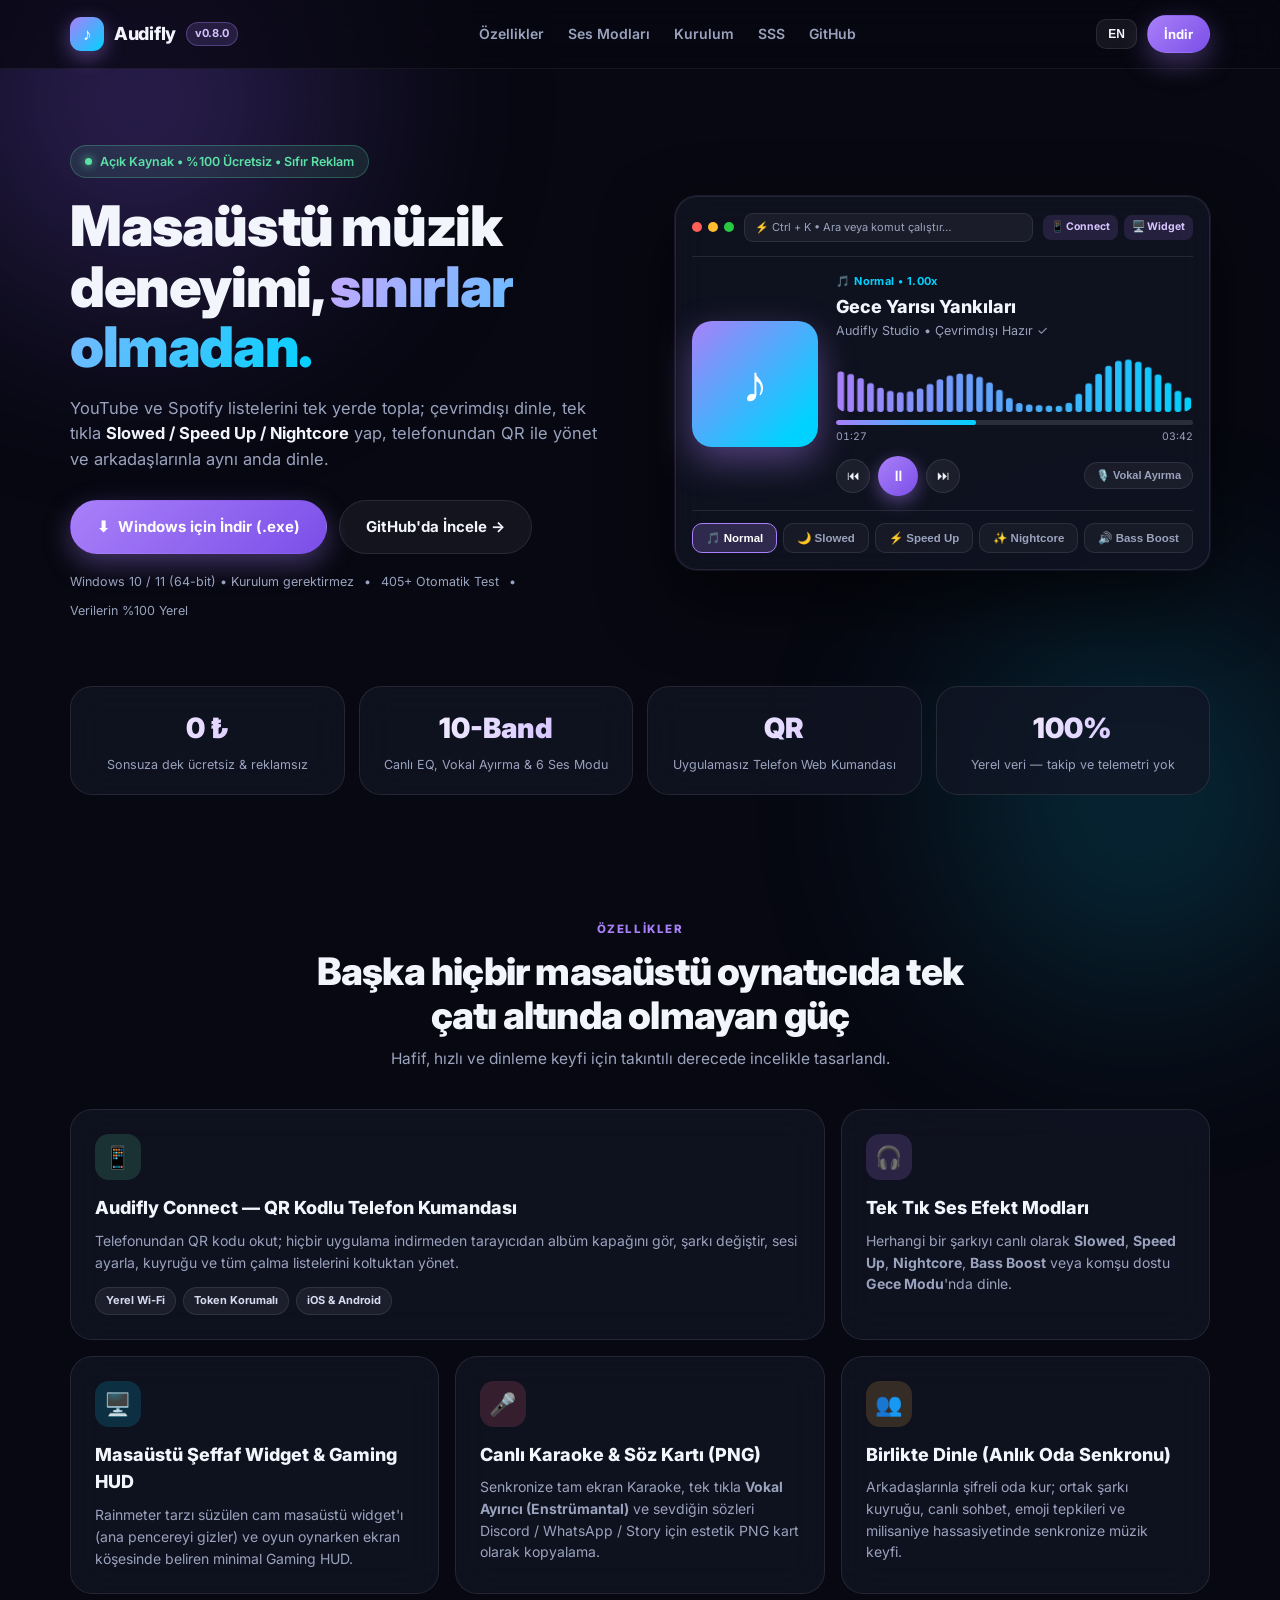
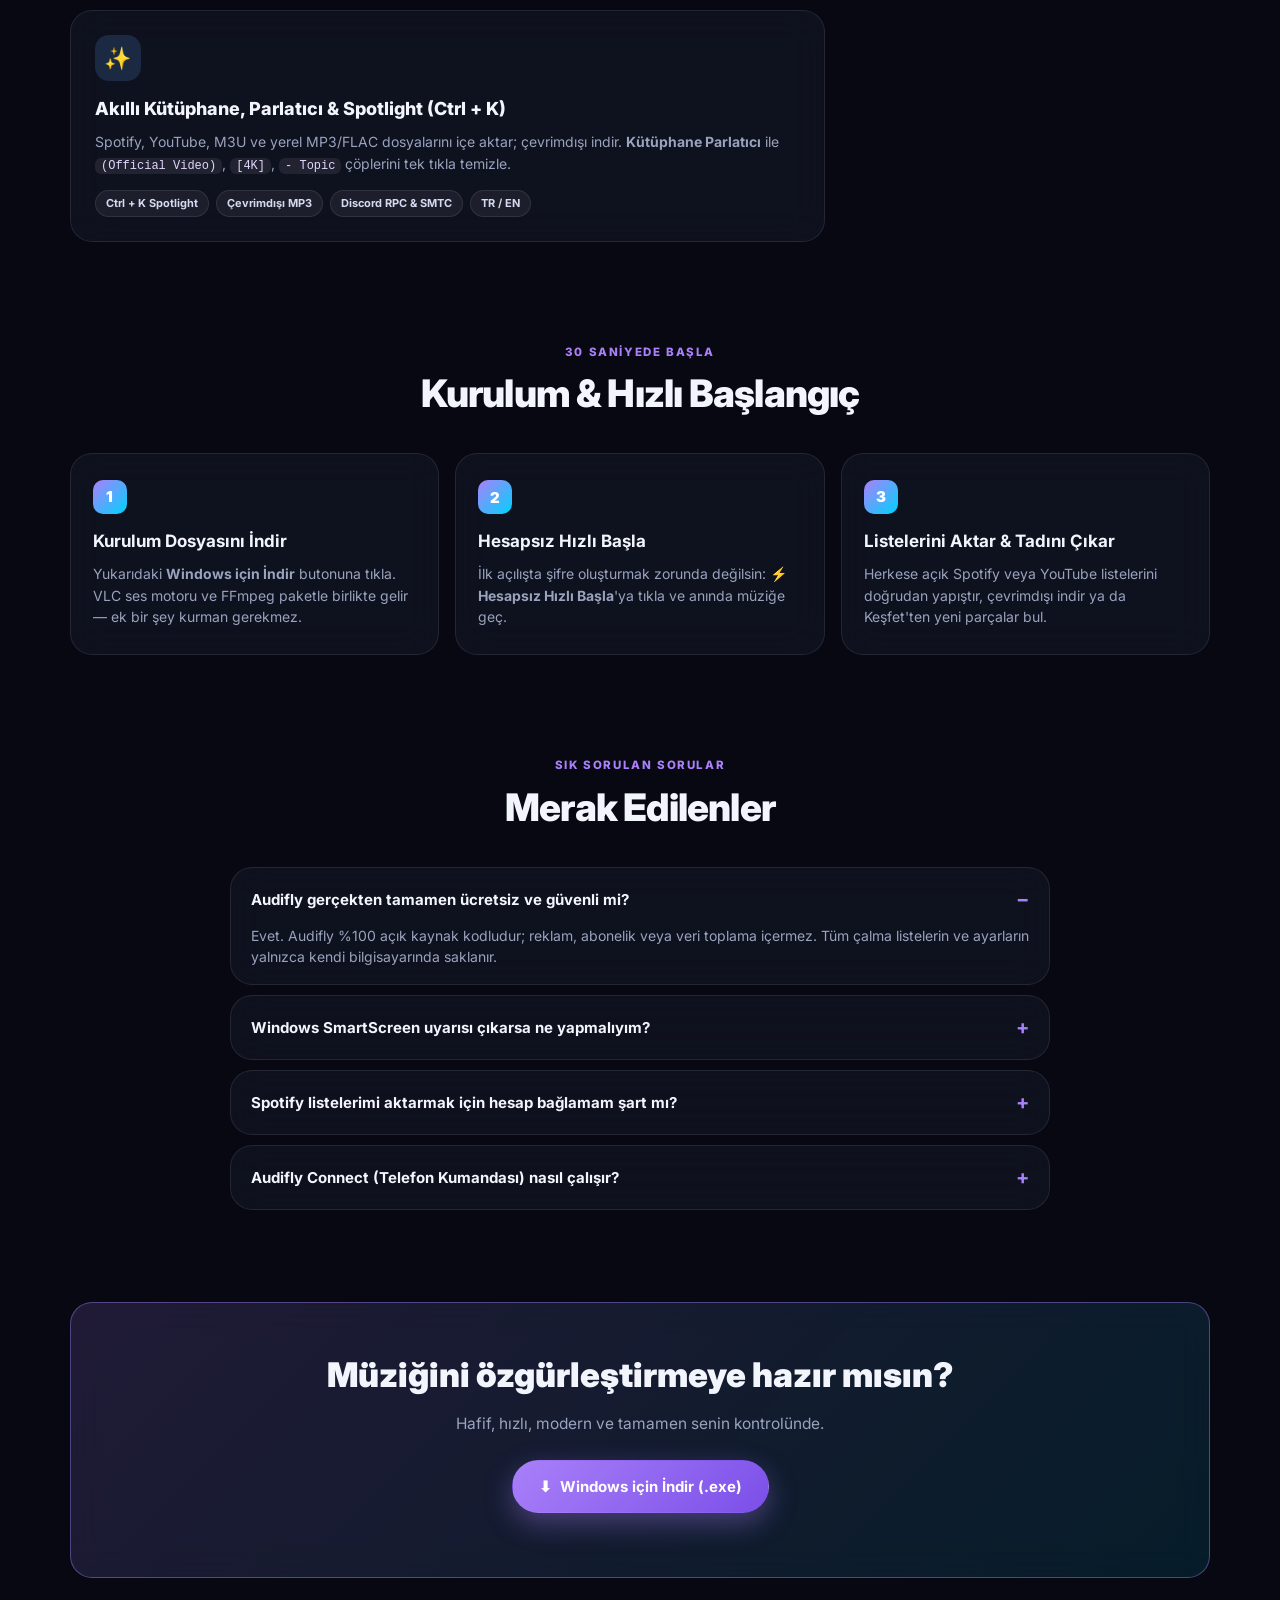
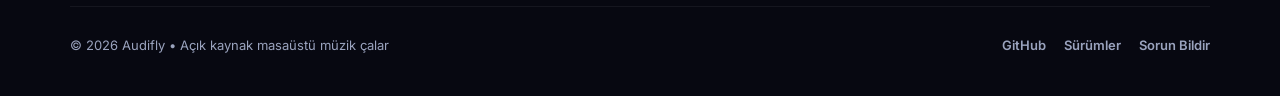
==== docs/index.html @ f437d9ac "feat(release): v0.8.0 — public-readiness pack & official Audifly GitHub Pages website" ====
<!doctype html>
<html lang="tr">
<head>
  <meta charset="utf-8">
  <meta name="viewport" content="width=device-width, initial-scale=1">
  <title>Audifly — Masaüstü Müzik Deneyimi Yeniden Tasarlandı</title>
  <meta name="description" content="Audifly: Ücretsiz, reklamsız, açık kaynak masaüstü müzik çalar. Audifly Connect QR kumanda, Slowed/Speed Up/Nightcore ses modları, Karaoke, Rainmeter Masaüstü Widget, Birlikte Dinle ve çevrimdışı indirme.">
  <meta property="og:title" content="Audifly — Masaüstü Müzik Çalar">
  <meta property="og:description" content="Ücretsiz, reklamsız, ışık hızında masaüstü müzik çalar. QR Telefon Kumandası, Ses Modları, Karaoke, Masaüstü Widget ve daha fazlası.">
  <meta property="og:type" content="website">
  <meta name="theme-color" content="#070811">
  <link rel="preconnect" href="https://fonts.googleapis.com">
  <link rel="preconnect" href="https://fonts.gstatic.com" crossorigin>
  <link href="https://fonts.googleapis.com/css2?family=Inter:wght@400;500;600;700;800;900&display=swap" rel="stylesheet">
  <link rel="stylesheet" href="style.css">
</head>
<body>
  <div class="aura aura-1" aria-hidden="true"></div>
  <div class="aura aura-2" aria-hidden="true"></div>

  <!-- NAVBAR -->
  <header class="nav-wrap">
    <nav class="nav container">
      <a class="brand" href="#top">
        <span class="brand-logo" aria-hidden="true">♪</span>
        <span>Audifly</span>
        <span class="ver-pill" id="navVersion">v0.8.0</span>
      </a>
      <div class="nav-links">
        <a href="#features" data-i18n="nav_features">Özellikler</a>
        <a href="#modes" data-i18n="nav_modes">Ses Modları</a>
        <a href="#install" data-i18n="nav_install">Kurulum</a>
        <a href="#faq" data-i18n="nav_faq">SSS</a>
        <a href="https://github.com/mustie38/audifly" target="_blank" rel="noopener">GitHub</a>
      </div>
      <div class="nav-actions">
        <button class="lang-btn" id="langToggle" title="Türkçe / English">EN</button>
        <a class="btn btn-primary btn-sm" id="navDownload" href="https://github.com/mustie38/audifly/releases/latest" target="_blank" rel="noopener" data-i18n="btn_download_short">İndir</a>
      </div>
    </nav>
  </header>

  <!-- HERO -->
  <main id="top">
    <section class="hero container">
      <div class="hero-copy">
        <div class="hero-badge">
          <span class="dot"></span>
          <span data-i18n="hero_badge">Açık Kaynak • %100 Ücretsiz • Sıfır Reklam</span>
        </div>
        <h1 data-i18n="hero_title">Masaüstü müzik deneyimi, <span class="grad-text">sınırlar olmadan.</span></h1>
        <p class="hero-sub" data-i18n="hero_sub">
          YouTube ve Spotify listelerini tek yerde topla; çevrimdışı dinle, tek tıkla <strong>Slowed / Speed Up / Nightcore</strong> yap, telefonundan QR ile yönet ve arkadaşlarınla aynı anda dinle.
        </p>

        <div class="hero-cta">
          <a class="btn btn-primary btn-lg" id="heroDownload" href="https://github.com/mustie38/audifly/releases/latest" target="_blank" rel="noopener">
            <span class="dl-icon">⬇</span>
            <span data-i18n="btn_download_win">Windows için İndir (.exe)</span>
          </a>
          <a class="btn btn-ghost btn-lg" href="https://github.com/mustie38/audifly" target="_blank" rel="noopener" data-i18n="btn_github">
            GitHub'da İncele →
          </a>
        </div>

        <div class="hero-meta">
          <span id="releaseInfo">Windows 10 / 11 (64-bit) • Kurulum gerektirmez</span>
          <span>•</span>
          <span data-i18n="hero_meta_tests">405+ Otomatik Test</span>
          <span>•</span>
          <span data-i18n="hero_meta_local">Verilerin %100 Yerel</span>
        </div>
      </div>

      <!-- INTERACTIVE AUDIFLY PLAYER MOCKUP -->
      <div class="hero-visual">
        <div class="player-mock glass">
          <div class="mock-topbar">
            <div class="mac-dots"><span></span><span></span><span></span></div>
            <div class="mock-search">⚡ Ctrl + K • Ara veya komut çalıştır…</div>
            <div class="mock-pills">
              <span class="mini-tag">📱 Connect</span>
              <span class="mini-tag">🖥️ Widget</span>
            </div>
          </div>

          <div class="mock-body">
            <div class="mock-cover">
              <div class="cover-art">♪</div>
              <div class="cover-ring"></div>
            </div>
            <div class="mock-info">
              <div class="mock-kicker" id="mockModeTag">🎵 Normal • 1.00x</div>
              <div class="mock-title">Gece Yarısı Yankıları</div>
              <div class="mock-artist">Audifly Studio • Çevrimdışı Hazır ✓</div>
              <canvas id="heroViz" width="380" height="72" aria-label="Canlı Neon Spektrum"></canvas>
              <div class="mock-progress">
                <div class="mock-bar"><div class="mock-fill" id="mockFill"></div></div>
                <div class="mock-times"><span id="mockCur">01:24</span><span>03:42</span></div>
              </div>
              <div class="mock-controls">
                <button class="mc-btn" id="mockPrev" title="Önceki">⏮</button>
                <button class="mc-play" id="mockPlay" title="Oynat / Duraklat">⏸</button>
                <button class="mc-btn" id="mockNext" title="Sonraki">⏭</button>
                <button class="mc-chip" id="mockVocal">🎙️ Vokal Ayırma</button>
              </div>
            </div>
          </div>

          <div class="mock-modes" id="modes">
            <button class="mode-pill active" data-mode="normal">🎵 Normal</button>
            <button class="mode-pill" data-mode="slowed">🌙 Slowed</button>
            <button class="mode-pill" data-mode="speed_up">⚡ Speed Up</button>
            <button class="mode-pill" data-mode="nightcore">✨ Nightcore</button>
            <button class="mode-pill" data-mode="bass_boost">🔊 Bass Boost</button>
          </div>
        </div>
      </div>
    </section>

    <!-- STATS BAR -->
    <section class="stats container">
      <div class="stat-item glass">
        <div class="stat-val">0 ₺</div>
        <div class="stat-lbl" data-i18n="stat_free">Sonsuza dek ücretsiz & reklamsız</div>
      </div>
      <div class="stat-item glass">
        <div class="stat-val">10-Band</div>
        <div class="stat-lbl" data-i18n="stat_eq">Canlı EQ, Vokal Ayırma & 6 Ses Modu</div>
      </div>
      <div class="stat-item glass">
        <div class="stat-val">QR</div>
        <div class="stat-lbl" data-i18n="stat_connect">Uygulamasız Telefon Web Kumandası</div>
      </div>
      <div class="stat-item glass">
        <div class="stat-val">100%</div>
        <div class="stat-lbl" data-i18n="stat_privacy">Yerel veri — takip ve telemetri yok</div>
      </div>
    </section>

    <!-- BENTO FEATURES -->
    <section class="section container" id="features">
      <div class="section-head">
        <span class="kicker" data-i18n="feat_kicker">ÖZELLİKLER</span>
        <h2 data-i18n="feat_title">Başka hiçbir masaüstü oynatıcıda tek çatı altında olmayan güç</h2>
        <p data-i18n="feat_sub">Hafif, hızlı ve dinleme keyfi için takıntılı derecede incelikle tasarlandı.</p>
      </div>

      <div class="bento">
        <article class="card bento-wide glass">
          <div class="card-icon ic-green">📱</div>
          <h3 data-i18n="f1_title">Audifly Connect — QR Kodlu Telefon Kumandası</h3>
          <p data-i18n="f1_desc">Telefonundan QR kodu okut; hiçbir uygulama indirmeden tarayıcıdan albüm kapağını gör, şarkı değiştir, sesi ayarla, kuyruğu ve tüm çalma listelerini koltuktan yönet.</p>
          <div class="card-tags"><span>Yerel Wi-Fi</span><span>Token Korumalı</span><span>iOS & Android</span></div>
        </article>

        <article class="card glass">
          <div class="card-icon ic-purple">🎧</div>
          <h3 data-i18n="f2_title">Tek Tık Ses Efekt Modları</h3>
          <p data-i18n="f2_desc">Herhangi bir şarkıyı canlı olarak <strong>Slowed</strong>, <strong>Speed Up</strong>, <strong>Nightcore</strong>, <strong>Bass Boost</strong> veya komşu dostu <strong>Gece Modu</strong>'nda dinle.</p>
        </article>

        <article class="card glass">
          <div class="card-icon ic-cyan">🖥️</div>
          <h3 data-i18n="f3_title">Masaüstü Şeffaf Widget & Gaming HUD</h3>
          <p data-i18n="f3_desc">Rainmeter tarzı süzülen cam masaüstü widget'ı (ana pencereyi gizler) ve oyun oynarken ekran köşesinde beliren minimal Gaming HUD.</p>
        </article>

        <article class="card glass">
          <div class="card-icon ic-pink">🎤</div>
          <h3 data-i18n="f4_title">Canlı Karaoke & Söz Kartı (PNG)</h3>
          <p data-i18n="f4_desc">Senkronize tam ekran Karaoke, tek tıkla <strong>Vokal Ayırıcı (Enstrümantal)</strong> ve sevdiğin sözleri Discord / WhatsApp / Story için estetik PNG kart olarak kopyalama.</p>
        </article>

        <article class="card glass">
          <div class="card-icon ic-amber">👥</div>
          <h3 data-i18n="f5_title">Birlikte Dinle (Anlık Oda Senkronu)</h3>
          <p data-i18n="f5_desc">Arkadaşlarınla şifreli oda kur; ortak şarkı kuyruğu, canlı sohbet, emoji tepkileri ve milisaniye hassasiyetinde senkronize müzik keyfi.</p>
        </article>

        <article class="card bento-wide glass">
          <div class="card-icon ic-blue">✨</div>
          <h3 data-i18n="f6_title">Akıllı Kütüphane, Parlatıcı & Spotlight (Ctrl + K)</h3>
          <p data-i18n="f6_desc">Spotify, YouTube, M3U ve yerel MP3/FLAC dosyalarını içe aktar; çevrimdışı indir. <strong>Kütüphane Parlatıcı</strong> ile <code>(Official Video)</code>, <code>[4K]</code>, <code>- Topic</code> çöplerini tek tıkla temizle.</p>
          <div class="card-tags"><span>Ctrl + K Spotlight</span><span>Çevrimdışı MP3</span><span>Discord RPC & SMTC</span><span>TR / EN</span></div>
        </article>
      </div>
    </section>

    <!-- INSTALL STEPS -->
    <section class="section container" id="install">
      <div class="section-head">
        <span class="kicker" data-i18n="inst_kicker">30 SANİYEDE BAŞLA</span>
        <h2 data-i18n="inst_title">Kurulum & Hızlı Başlangıç</h2>
      </div>
      <div class="steps">
        <div class="step glass">
          <div class="step-num">1</div>
          <h3 data-i18n="s1_title">Kurulum Dosyasını İndir</h3>
          <p data-i18n="s1_desc">Yukarıdaki <strong>Windows için İndir</strong> butonuna tıkla. VLC ses motoru ve FFmpeg paketle birlikte gelir — ek bir şey kurman gerekmez.</p>
        </div>
        <div class="step glass">
          <div class="step-num">2</div>
          <h3 data-i18n="s2_title">Hesapsız Hızlı Başla</h3>
          <p data-i18n="s2_desc">İlk açılışta şifre oluşturmak zorunda değilsin: <strong>⚡ Hesapsız Hızlı Başla</strong>'ya tıkla ve anında müziğe geç.</p>
        </div>
        <div class="step glass">
          <div class="step-num">3</div>
          <h3 data-i18n="s3_title">Listelerini Aktar & Tadını Çıkar</h3>
          <p data-i18n="s3_desc">Herkese açık Spotify veya YouTube listelerini doğrudan yapıştır, çevrimdışı indir ya da Keşfet'ten yeni parçalar bul.</p>
        </div>
      </div>
    </section>

    <!-- FAQ -->
    <section class="section container" id="faq">
      <div class="section-head">
        <span class="kicker" data-i18n="faq_kicker">SIK SORULAN SORULAR</span>
        <h2 data-i18n="faq_title">Merak Edilenler</h2>
      </div>
      <div class="faq-list">
        <details class="faq glass" open>
          <summary data-i18n="q1">Audifly gerçekten tamamen ücretsiz ve güvenli mi?</summary>
          <p data-i18n="a1">Evet. Audifly %100 açık kaynak kodludur; reklam, abonelik veya veri toplama içermez. Tüm çalma listelerin ve ayarların yalnızca kendi bilgisayarında saklanır.</p>
        </details>
        <details class="faq glass">
          <summary data-i18n="q2">Windows SmartScreen uyarısı çıkarsa ne yapmalıyım?</summary>
          <p data-i18n="a2">Açık kaynak bağımsız uygulamalar ücretli dijital imza sertifikası olmadan paketlendiği için Windows ilk çalıştırmada uyarı gösterebilir. "Ek bilgi → Yine de çalıştır" diyerek güvenle kurabilir veya kaynak kodu GitHub'dan inceleyebilirsin.</p>
        </details>
        <details class="faq glass">
          <summary data-i18n="q3">Spotify listelerimi aktarmak için hesap bağlamam şart mı?</summary>
          <p data-i18n="a3">Hayır! Herkese açık (public) tüm Spotify çalma listelerini hiçbir API anahtarı veya giriş yapmadan doğrudan linkini yapıştırarak aktarabilirsin.</p>
        </details>
        <details class="faq glass">
          <summary data-i18n="q4">Audifly Connect (Telefon Kumandası) nasıl çalışır?</summary>
          <p data-i18n="a4">Uygulamadaki 📱 telefon ikonuna tıkladığında bilgisayarında yerel bir Wi-Fi kumanda sayfası açılır. Telefonunla QR kodu okutman yeterli; bilgisayar ve telefon aynı Wi-Fi/modem ağında olmalıdır.</p>
        </details>
      </div>
    </section>

    <!-- FINAL CTA -->
    <section class="cta-banner container">
      <div class="cta-box glass">
        <h2 data-i18n="cta_title">Müziğini özgürleştirmeye hazır mısın?</h2>
        <p data-i18n="cta_sub">Hafif, hızlı, modern ve tamamen senin kontrolünde.</p>
        <div class="hero-cta" style="justify-content:center;">
          <a class="btn btn-primary btn-lg" id="footerDownload" href="https://github.com/mustie38/audifly/releases/latest" target="_blank" rel="noopener">
            <span>⬇</span>
            <span data-i18n="btn_download_win">Windows için İndir (.exe)</span>
          </a>
        </div>
      </div>
    </section>
  </main>

  <footer class="footer container">
    <div>© <span id="year">2026</span> Audifly • <span data-i18n="foot_note">Açık kaynak masaüstü müzik çalar</span></div>
    <div class="footer-links">
      <a href="https://github.com/mustie38/audifly" target="_blank" rel="noopener">GitHub</a>
      <a href="https://github.com/mustie38/audifly/releases" target="_blank" rel="noopener" data-i18n="foot_releases">Sürümler</a>
      <a href="https://github.com/mustie38/audifly/issues" target="_blank" rel="noopener" data-i18n="foot_issues">Sorun Bildir</a>
    </div>
  </footer>

  <script src="app.js"></script>
</body>
</html>
---- docs/style.css ----
:root {
  --bg: #070811;
  --surface: rgba(18, 21, 36, 0.72);
  --surface-strong: rgba(24, 28, 48, 0.88);
  --border: rgba(255, 255, 255, 0.09);
  --border-hi: rgba(169, 128, 249, 0.42);
  --text: #f3f5fc;
  --muted: #9aa3be;
  --accent: #a980f9;
  --accent-dark: #7b4fe8;
  --cyan: #00d2ff;
  --green: #5ce1a6;
  --radius: 22px;
}

* { box-sizing: border-box; }
html { scroll-behavior: smooth; }
body {
  margin: 0;
  background: var(--bg);
  color: var(--text);
  font-family: "Inter", -apple-system, BlinkMacSystemFont, "Segoe UI", Roboto, sans-serif;
  line-height: 1.55;
  overflow-x: hidden;
  -webkit-font-smoothing: antialiased;
}

/* Ambient background orbs */
.aura {
  position: fixed;
  border-radius: 50%;
  filter: blur(110px);
  pointer-events: none;
  z-index: 0;
  opacity: 0.45;
}
.aura-1 {
  width: 560px; height: 560px;
  top: -180px; left: -140px;
  background: radial-gradient(circle, #8b5cf6, transparent 70%);
}
.aura-2 {
  width: 520px; height: 520px;
  bottom: -160px; right: -120px;
  background: radial-gradient(circle, #00d2ff, transparent 70%);
  opacity: 0.28;
}

.container {
  position: relative;
  z-index: 1;
  width: min(1140px, calc(100% - 36px));
  margin: 0 auto;
}

.glass {
  background: var(--surface);
  border: 1px solid var(--border);
  backdrop-filter: blur(18px);
  -webkit-backdrop-filter: blur(18px);
  border-radius: var(--radius);
}

/* Navbar */
.nav-wrap {
  position: sticky;
  top: 0;
  z-index: 40;
  background: rgba(7, 8, 17, 0.72);
  backdrop-filter: blur(16px);
  border-bottom: 1px solid rgba(255, 255, 255, 0.06);
}
.nav {
  display: flex;
  align-items: center;
  justify-content: space-between;
  height: 68px;
  gap: 16px;
}
.brand {
  display: inline-flex;
  align-items: center;
  gap: 10px;
  text-decoration: none;
  color: var(--text);
  font-weight: 800;
  font-size: 18px;
  letter-spacing: -0.3px;
}
.brand-logo {
  width: 34px; height: 34px;
  border-radius: 11px;
  background: linear-gradient(135deg, var(--accent), var(--cyan));
  display: inline-flex;
  align-items: center;
  justify-content: center;
  font-size: 17px;
  color: #fff;
  box-shadow: 0 6px 20px rgba(169, 128, 249, 0.45);
}
.ver-pill {
  font-size: 11px;
  font-weight: 700;
  padding: 2px 8px;
  border-radius: 999px;
  background: rgba(169, 128, 249, 0.16);
  color: #d6c2ff;
  border: 1px solid rgba(169, 128, 249, 0.35);
}
.nav-links {
  display: flex;
  align-items: center;
  gap: 24px;
}
.nav-links a {
  color: var(--muted);
  text-decoration: none;
  font-size: 14px;
  font-weight: 600;
  transition: color .18s;
}
.nav-links a:hover { color: var(--text); }
.nav-actions {
  display: flex;
  align-items: center;
  gap: 10px;
}
.lang-btn {
  background: rgba(255,255,255,0.06);
  border: 1px solid var(--border);
  color: var(--text);
  border-radius: 10px;
  padding: 7px 11px;
  font-size: 12px;
  font-weight: 700;
  cursor: pointer;
  transition: border-color .18s, background .18s;
}
.lang-btn:hover { border-color: var(--accent); background: rgba(169,128,249,0.16); }

/* Buttons */
.btn {
  display: inline-flex;
  align-items: center;
  justify-content: center;
  gap: 8px;
  text-decoration: none;
  font-weight: 700;
  border-radius: 999px;
  cursor: pointer;
  transition: transform .15s, box-shadow .2s, background .2s, border-color .2s;
  border: 1px solid transparent;
}
.btn:active { transform: scale(0.97); }
.btn-sm { padding: 8px 16px; font-size: 13px; }
.btn-lg { padding: 14px 26px; font-size: 15px; }
.btn-primary {
  background: linear-gradient(135deg, var(--accent), var(--accent-dark));
  color: #fff;
  box-shadow: 0 10px 28px rgba(169, 128, 249, 0.36);
}
.btn-primary:hover {
  transform: translateY(-1px);
  box-shadow: 0 14px 36px rgba(169, 128, 249, 0.52);
}
.btn-ghost {
  background: rgba(255,255,255,0.05);
  color: var(--text);
  border-color: var(--border);
}
.btn-ghost:hover {
  background: rgba(255,255,255,0.10);
  border-color: var(--border-hi);
}

/* Hero */
.hero {
  display: grid;
  grid-template-columns: 1.05fr 1fr;
  align-items: center;
  gap: 44px;
  padding: 76px 0 48px;
}
.hero-badge {
  display: inline-flex;
  align-items: center;
  gap: 8px;
  padding: 6px 14px;
  border-radius: 999px;
  background: rgba(92, 225, 166, 0.11);
  border: 1px solid rgba(92, 225, 166, 0.28);
  color: var(--green);
  font-size: 12.5px;
  font-weight: 600;
  margin-bottom: 18px;
}
.hero-badge .dot {
  width: 7px; height: 7px;
  border-radius: 50%;
  background: var(--green);
  box-shadow: 0 0 10px var(--green);
}
.hero h1 {
  margin: 0 0 18px;
  font-size: clamp(36px, 4.8vw, 56px);
  line-height: 1.08;
  font-weight: 900;
  letter-spacing: -1.4px;
}
.grad-text {
  background: linear-gradient(120deg, #c8a8ff 0%, #00d2ff 100%);
  -webkit-background-clip: text;
  background-clip: text;
  color: transparent;
}
.hero-sub {
  margin: 0 0 28px;
  color: var(--muted);
  font-size: 16.5px;
  max-width: 540px;
}
.hero-sub strong { color: var(--text); }
.hero-cta {
  display: flex;
  flex-wrap: wrap;
  gap: 12px;
  margin-bottom: 18px;
}
.hero-meta {
  display: flex;
  flex-wrap: wrap;
  gap: 10px;
  font-size: 12.5px;
  color: var(--muted);
}

/* Interactive Player Mockup */
.player-mock {
  padding: 16px;
  box-shadow: 0 28px 70px rgba(0, 0, 0, 0.58), 0 0 0 1px rgba(169, 128, 249, 0.16);
}
.mock-topbar {
  display: flex;
  align-items: center;
  justify-content: space-between;
  gap: 10px;
  padding-bottom: 14px;
  margin-bottom: 16px;
  border-bottom: 1px solid var(--border);
}
.mac-dots { display: flex; gap: 6px; }
.mac-dots span { width: 10px; height: 10px; border-radius: 50%; background: rgba(255,255,255,0.18); }
.mac-dots span:nth-child(1) { background: #ff5f57; }
.mac-dots span:nth-child(2) { background: #febc2e; }
.mac-dots span:nth-child(3) { background: #28c840; }
.mock-search {
  flex: 1;
  background: rgba(255,255,255,0.05);
  border: 1px solid var(--border);
  border-radius: 9px;
  padding: 5px 10px;
  font-size: 11px;
  color: var(--muted);
  white-space: nowrap;
  overflow: hidden;
  text-overflow: ellipsis;
}
.mock-pills { display: flex; gap: 6px; }
.mini-tag {
  font-size: 10.5px;
  font-weight: 700;
  padding: 4px 8px;
  border-radius: 8px;
  background: rgba(169, 128, 249, 0.14);
  color: #d7c4ff;
}
.mock-body {
  display: flex;
  gap: 18px;
  align-items: center;
}
.mock-cover {
  position: relative;
  width: 126px; height: 126px;
  flex-shrink: 0;
  border-radius: 20px;
  background: linear-gradient(135deg, #a980f9, #00d2ff 85%);
  display: flex;
  align-items: center;
  justify-content: center;
  box-shadow: 0 14px 36px rgba(169, 128, 249, 0.42);
}
.cover-art { font-size: 52px; color: #fff; }
.mock-info { flex: 1; min-width: 0; }
.mock-kicker {
  font-size: 11px;
  font-weight: 700;
  color: var(--cyan);
  letter-spacing: 0.4px;
  margin-bottom: 3px;
}
.mock-title { font-size: 18px; font-weight: 800; }
.mock-artist { font-size: 12.5px; color: var(--muted); margin-bottom: 8px; }
#heroViz { width: 100%; height: 64px; display: block; border-radius: 10px; }
.mock-progress { margin-top: 8px; }
.mock-bar {
  height: 5px; border-radius: 999px;
  background: rgba(255,255,255,0.12);
  overflow: hidden;
}
.mock-fill {
  width: 38%; height: 100%;
  background: linear-gradient(90deg, var(--accent), var(--cyan));
  border-radius: 999px;
}
.mock-times {
  display: flex; justify-content: space-between;
  font-size: 10.5px; color: var(--muted); margin-top: 4px;
  font-variant-numeric: tabular-nums;
}
.mock-controls {
  display: flex;
  align-items: center;
  gap: 8px;
  margin-top: 10px;
}
.mc-btn {
  width: 34px; height: 34px; border-radius: 50%;
  border: 1px solid var(--border);
  background: rgba(255,255,255,0.06);
  color: var(--text); cursor: pointer; font-size: 13px;
}
.mc-play {
  width: 40px; height: 40px; border-radius: 50%;
  border: none;
  background: linear-gradient(135deg, var(--accent), var(--accent-dark));
  color: #fff; cursor: pointer; font-size: 15px;
  box-shadow: 0 6px 18px rgba(169, 128, 249, 0.45);
}
.mc-chip {
  margin-left: auto;
  padding: 6px 11px; border-radius: 999px;
  border: 1px solid var(--border);
  background: rgba(255,255,255,0.05);
  color: var(--muted); font-size: 11px; font-weight: 700; cursor: pointer;
}
.mc-chip.active {
  background: rgba(0, 210, 255, 0.18);
  border-color: var(--cyan);
  color: #fff;
}
.mock-modes {
  display: flex;
  flex-wrap: wrap;
  gap: 6px;
  margin-top: 14px;
  padding-top: 12px;
  border-top: 1px solid var(--border);
}
.mode-pill {
  flex: 1 1 auto;
  padding: 7px 10px;
  border-radius: 10px;
  border: 1px solid var(--border);
  background: rgba(255,255,255,0.04);
  color: var(--muted);
  font-size: 11.5px;
  font-weight: 700;
  cursor: pointer;
  transition: all .15s;
}
.mode-pill:hover { color: var(--text); border-color: var(--border-hi); }
.mode-pill.active {
  background: rgba(169, 128, 249, 0.22);
  border-color: var(--accent);
  color: #fff;
}

/* Stats */
.stats {
  display: grid;
  grid-template-columns: repeat(4, 1fr);
  gap: 14px;
  margin: 18px auto 72px;
}
.stat-item {
  padding: 20px 18px;
  text-align: center;
}
.stat-val {
  font-size: 28px;
  font-weight: 900;
  background: linear-gradient(120deg, #fff, #c9b2ff);
  -webkit-background-clip: text;
  background-clip: text;
  color: transparent;
}
.stat-lbl { font-size: 12.5px; color: var(--muted); margin-top: 4px; }

/* Sections */
.section { padding: 48px 0; }
.section-head { text-align: center; max-width: 680px; margin: 0 auto 38px; }
.kicker {
  display: inline-block;
  font-size: 11.5px;
  font-weight: 800;
  letter-spacing: 1.6px;
  color: var(--accent);
  margin-bottom: 10px;
}
.section-head h2 {
  margin: 0 0 10px;
  font-size: clamp(26px, 3.4vw, 38px);
  font-weight: 850;
  letter-spacing: -0.8px;
  line-height: 1.16;
}
.section-head p { margin: 0; color: var(--muted); font-size: 15.5px; }

/* Bento Grid */
.bento {
  display: grid;
  grid-template-columns: repeat(3, 1fr);
  gap: 16px;
}
.card {
  padding: 24px;
  transition: transform .2s, border-color .2s;
}
.card:hover {
  transform: translateY(-3px);
  border-color: var(--border-hi);
}
.bento-wide { grid-column: span 2; }
.card-icon {
  width: 46px; height: 46px;
  border-radius: 14px;
  display: inline-flex;
  align-items: center;
  justify-content: center;
  font-size: 22px;
  margin-bottom: 14px;
}
.ic-green { background: rgba(92, 225, 166, 0.16); }
.ic-purple { background: rgba(169, 128, 249, 0.18); }
.ic-cyan { background: rgba(0, 210, 255, 0.16); }
.ic-pink { background: rgba(255, 107, 138, 0.16); }
.ic-amber { background: rgba(255, 184, 77, 0.16); }
.ic-blue { background: rgba(96, 165, 250, 0.16); }
.card h3 { margin: 0 0 8px; font-size: 18px; font-weight: 800; }
.card p { margin: 0; color: var(--muted); font-size: 14px; }
.card code {
  background: rgba(255,255,255,0.08);
  padding: 1px 6px; border-radius: 6px; font-size: 12px; color: #e2d6ff;
}
.card-tags {
  display: flex; flex-wrap: wrap; gap: 7px; margin-top: 14px;
}
.card-tags span {
  font-size: 11px; font-weight: 700; padding: 4px 10px;
  border-radius: 999px; background: rgba(255,255,255,0.06);
  border: 1px solid var(--border); color: #d5daf0;
}

/* Steps */
.steps {
  display: grid;
  grid-template-columns: repeat(3, 1fr);
  gap: 16px;
}
.step { padding: 26px 22px; }
.step-num {
  width: 34px; height: 34px; border-radius: 10px;
  background: linear-gradient(135deg, var(--accent), var(--cyan));
  color: #fff; font-weight: 900; font-size: 15px;
  display: inline-flex; align-items: center; justify-content: center;
  margin-bottom: 14px;
}
.step h3 { margin: 0 0 8px; font-size: 17px; }
.step p { margin: 0; color: var(--muted); font-size: 14px; }

/* FAQ */
.faq-list {
  display: grid;
  gap: 10px;
  max-width: 820px;
  margin: 0 auto;
}
.faq { padding: 16px 20px; }
.faq summary {
  font-weight: 700;
  font-size: 15px;
  cursor: pointer;
  list-style: none;
  display: flex;
  justify-content: space-between;
  align-items: center;
}
.faq summary::after { content: "+"; font-size: 20px; color: var(--accent); }
.faq[open] summary::after { content: "−"; }
.faq p { margin: 10px 0 0; color: var(--muted); font-size: 14px; }

/* Final CTA */
.cta-banner { padding: 44px 0 28px; }
.cta-box {
  padding: 46px 28px;
  text-align: center;
  background: linear-gradient(135deg, rgba(169, 128, 249, 0.16), rgba(0, 210, 255, 0.10));
  border-color: var(--border-hi);
}
.cta-box h2 { margin: 0 0 10px; font-size: clamp(24px, 3vw, 34px); font-weight: 900; }
.cta-box p { margin: 0 0 24px; color: var(--muted); font-size: 15.5px; }

/* Footer */
.footer {
  display: flex;
  align-items: center;
  justify-content: space-between;
  flex-wrap: wrap;
  gap: 14px;
  padding: 28px 0 42px;
  border-top: 1px solid rgba(255, 255, 255, 0.06);
  color: var(--muted);
  font-size: 13px;
}
.footer-links { display: flex; gap: 18px; }
.footer-links a { color: var(--muted); text-decoration: none; font-weight: 600; }
.footer-links a:hover { color: var(--text); }

/* Responsive */
@media (max-width: 960px) {
  .hero { grid-template-columns: 1fr; padding-top: 44px; }
  .stats { grid-template-columns: repeat(2, 1fr); }
  .bento, .steps { grid-template-columns: 1fr; }
  .bento-wide { grid-column: span 1; }
  .nav-links { display: none; }
}
@media (max-width: 520px) {
  .mock-body { flex-direction: column; text-align: center; }
  .mock-controls { justify-content: center; flex-wrap: wrap; }
  .mc-chip { margin-left: 0; }
}
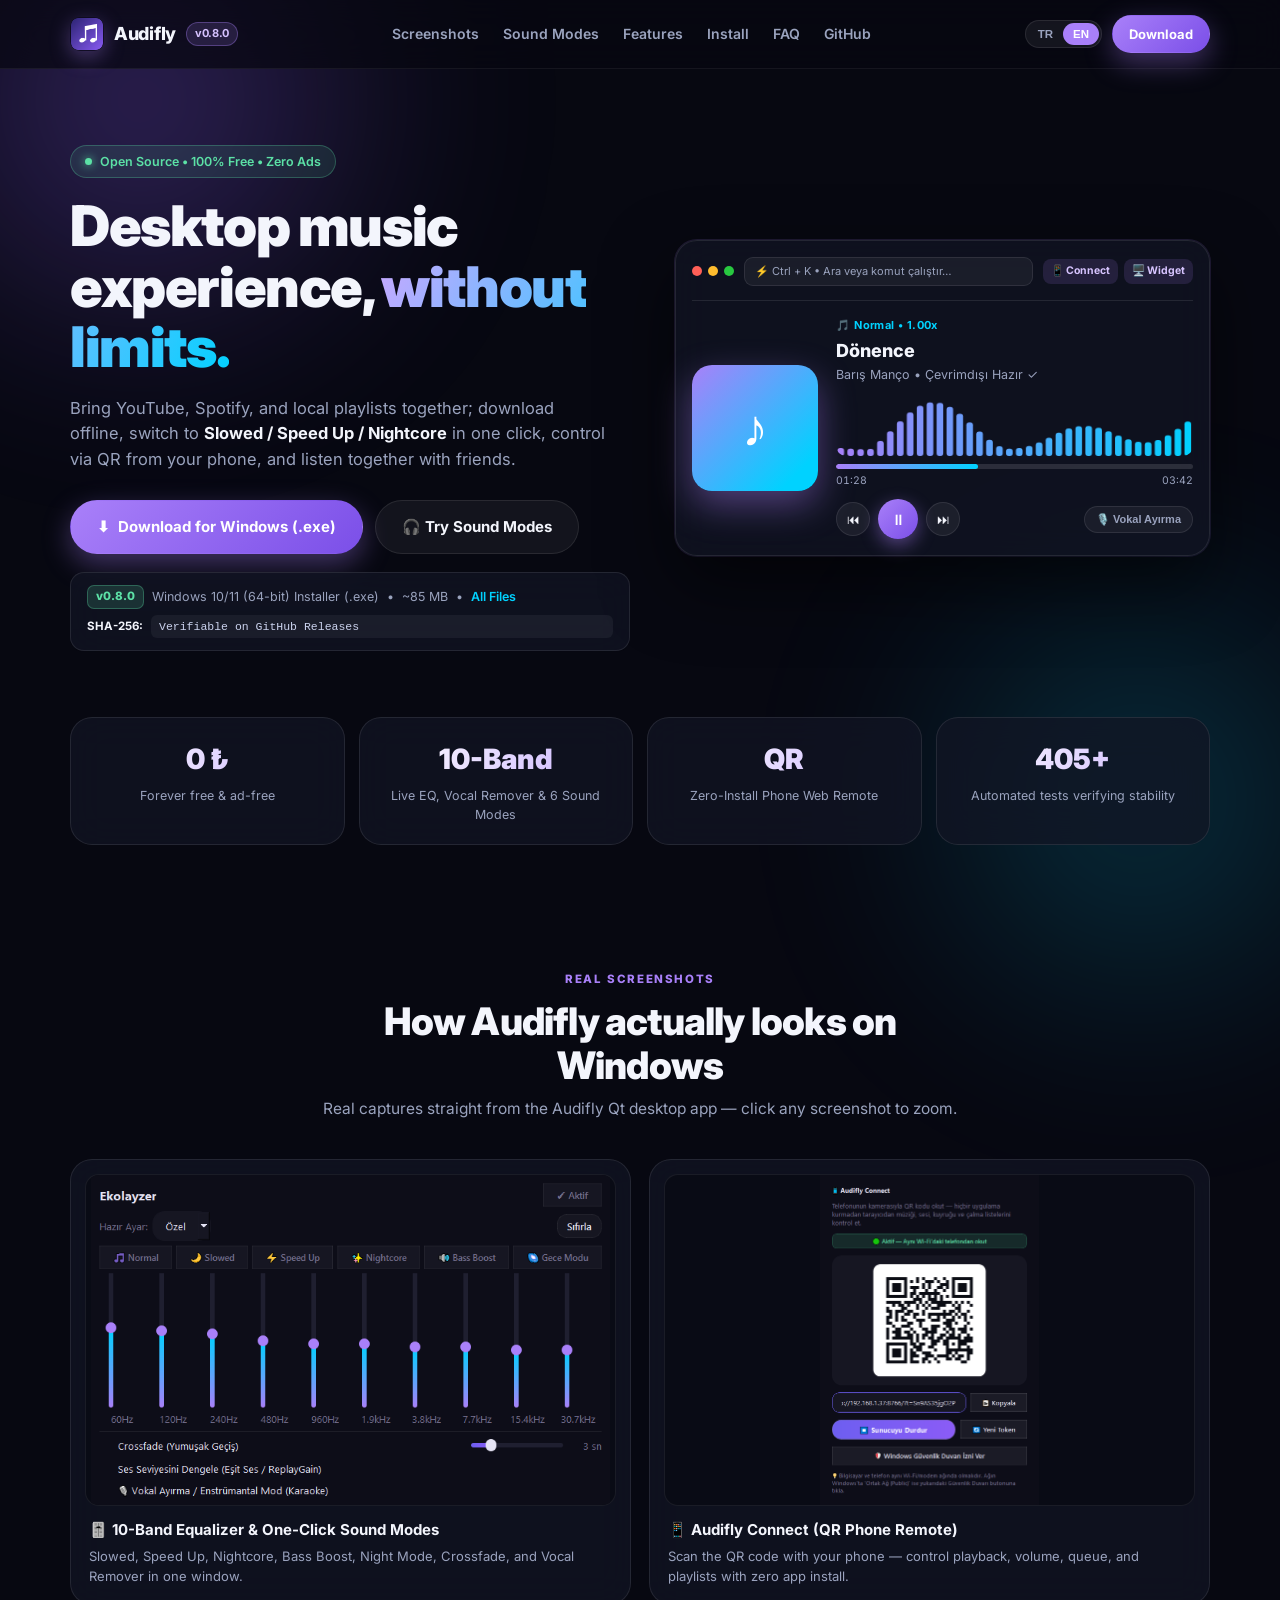
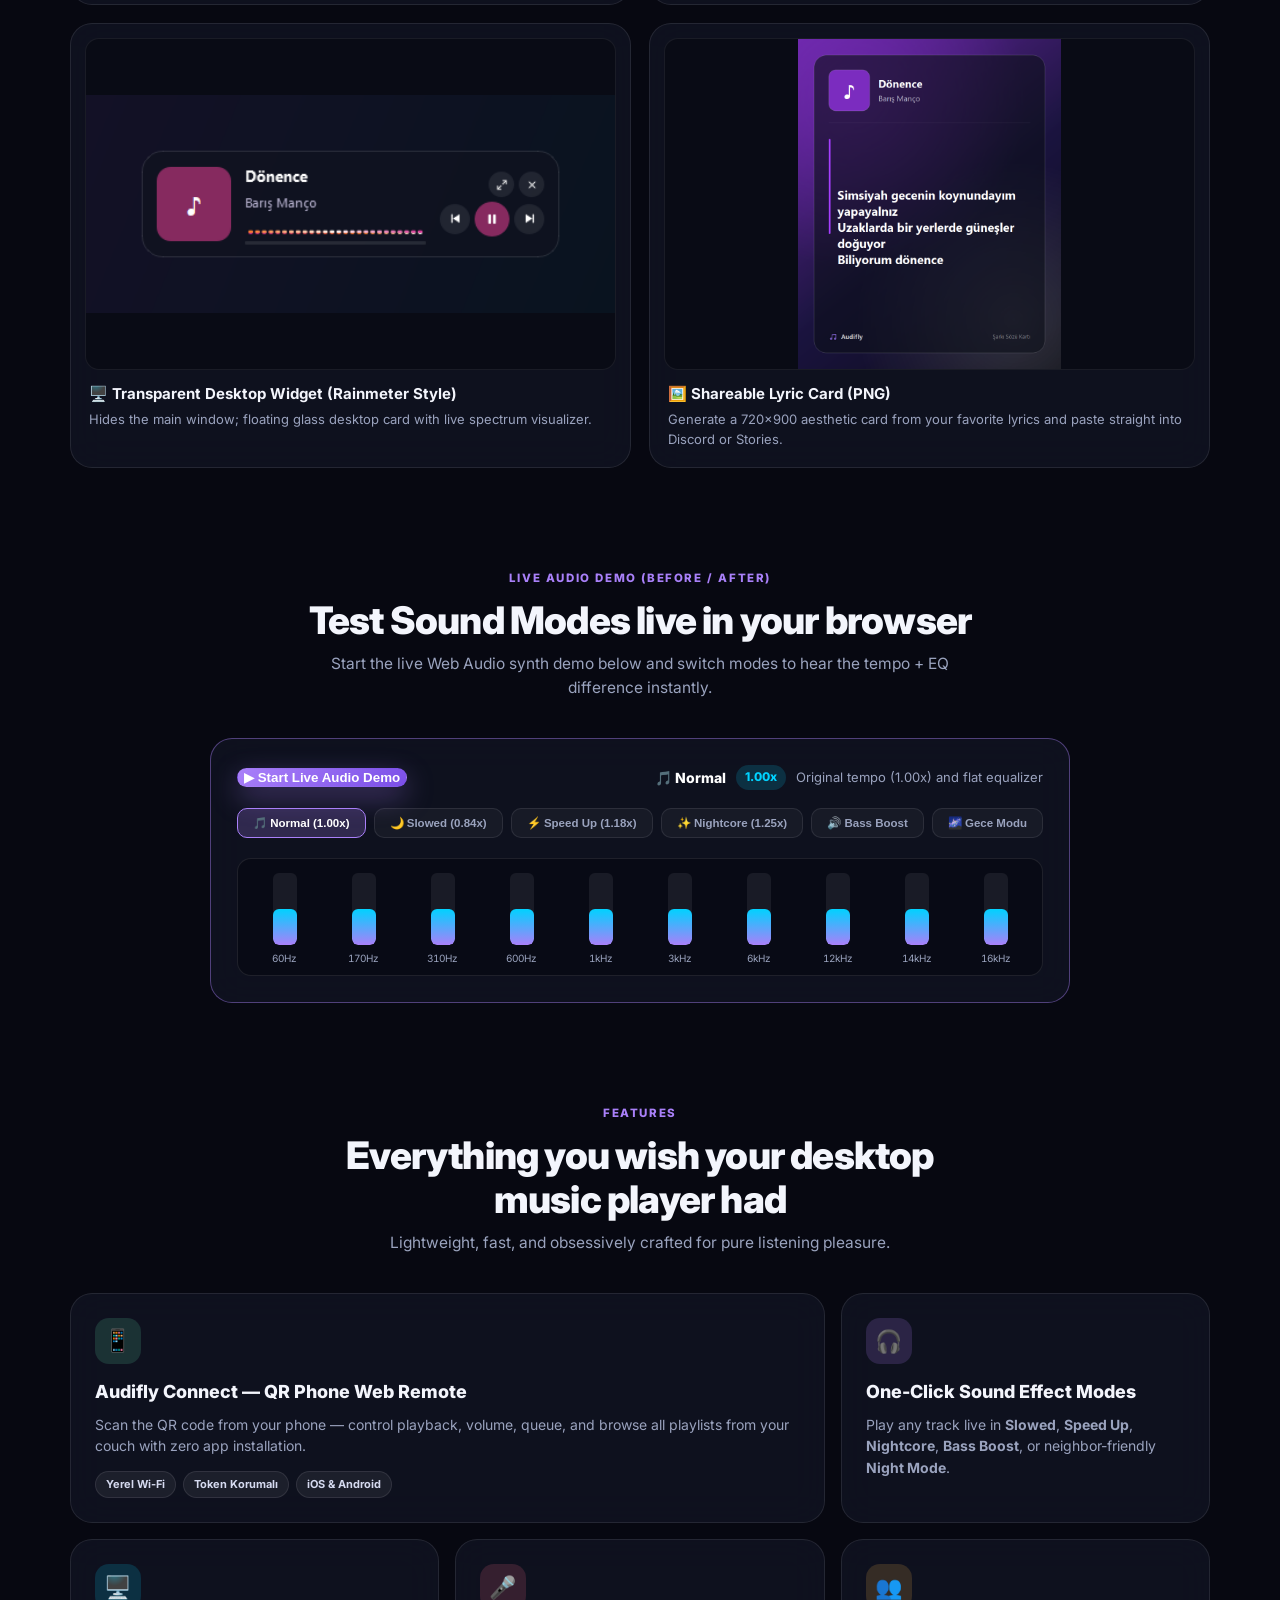
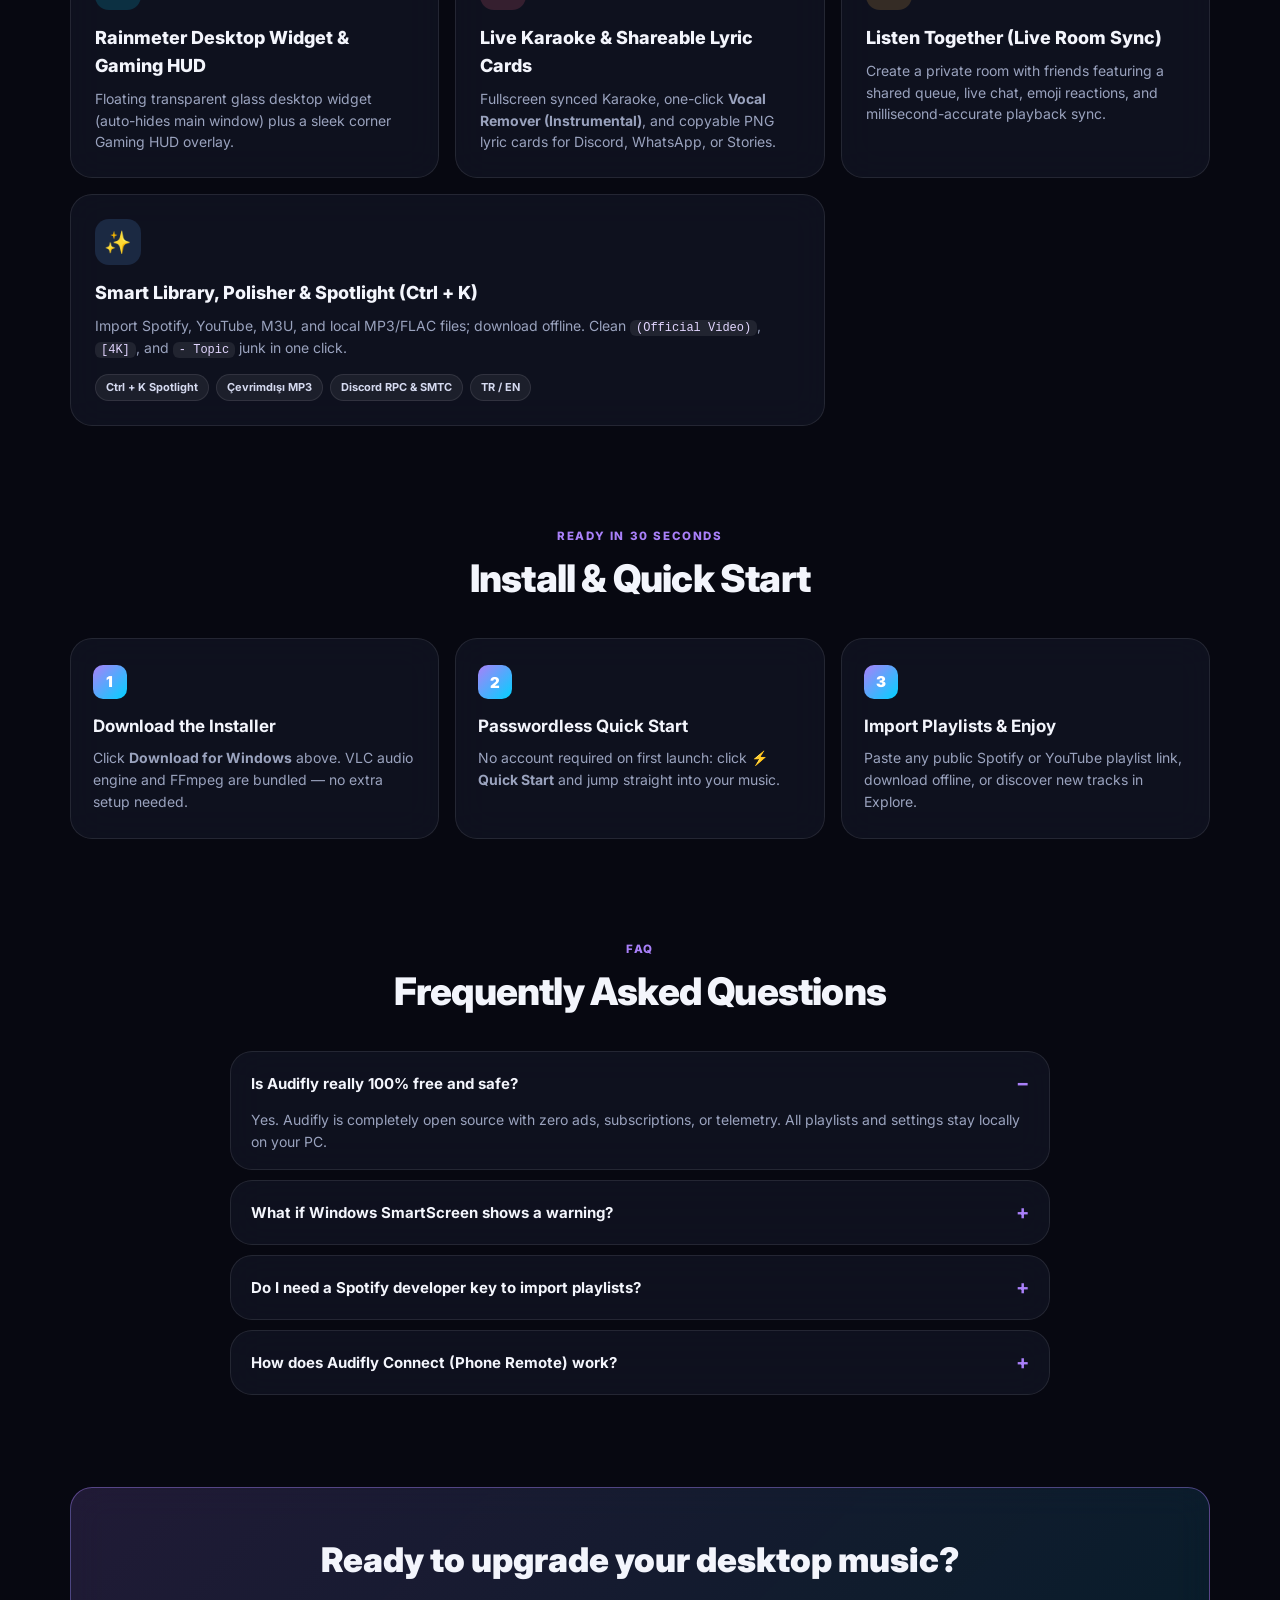
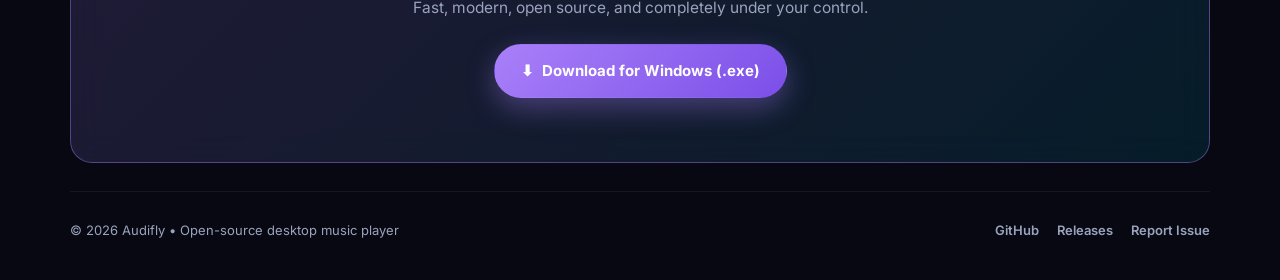
==== commit f2c4acf0: "docs(web): add real app screenshots, live Web Audio sound modes demo, SHA-256 download meta, auto TR" ====
--- a/docs/index.html
+++ b/docs/index.html
@@ -5,9 +5,26 @@
   <meta name="viewport" content="width=device-width, initial-scale=1">
   <title>Audifly — Masaüstü Müzik Deneyimi Yeniden Tasarlandı</title>
   <meta name="description" content="Audifly: Ücretsiz, reklamsız, açık kaynak masaüstü müzik çalar. Audifly Connect QR kumanda, Slowed/Speed Up/Nightcore ses modları, Karaoke, Rainmeter Masaüstü Widget, Birlikte Dinle ve çevrimdışı indirme.">
-  <meta property="og:title" content="Audifly — Masaüstü Müzik Çalar">
-  <meta property="og:description" content="Ücretsiz, reklamsız, ışık hızında masaüstü müzik çalar. QR Telefon Kumandası, Ses Modları, Karaoke, Masaüstü Widget ve daha fazlası.">
+  <link rel="canonical" href="https://mustie38.github.io/audifly/">
+  <link rel="icon" type="image/png" href="assets/favicon.png">
+
+  <!-- Open Graph (Discord, WhatsApp, LinkedIn, Facebook) -->
   <meta property="og:type" content="website">
+  <meta property="og:url" content="https://mustie38.github.io/audifly/">
+  <meta property="og:site_name" content="Audifly">
+  <meta property="og:title" content="Audifly — Masaüstü Müzik Deneyimi, Sınırlar Olmadan">
+  <meta property="og:description" content="Ücretsiz, reklamsız, açık kaynak masaüstü müzik çalar. QR Telefon Kumandası, Slowed / Speed Up / Nightcore ses modları, Rainmeter Masaüstü Widget, Karaoke & Söz Kartı.">
+  <meta property="og:image" content="https://mustie38.github.io/audifly/assets/og-card.png">
+  <meta property="og:image:width" content="1200">
+  <meta property="og:image:height" content="630">
+  <meta property="og:image:alt" content="Audifly Masaüstü Müzik Çalar ön izleme kartı">
+
+  <!-- Twitter / X Card -->
+  <meta name="twitter:card" content="summary_large_image">
+  <meta name="twitter:title" content="Audifly — Masaüstü Müzik Çalar">
+  <meta name="twitter:description" content="Ücretsiz, reklamsız masaüstü müzik çalar: QR Telefon Kumandası, Slowed/Speed Up/Nightcore, Rainmeter Widget, Karaoke & Birlikte Dinle.">
+  <meta name="twitter:image" content="https://mustie38.github.io/audifly/assets/og-card.png">
+
   <meta name="theme-color" content="#070811">
   <link rel="preconnect" href="https://fonts.googleapis.com">
   <link rel="preconnect" href="https://fonts.gstatic.com" crossorigin>
@@ -22,26 +39,30 @@
   <header class="nav-wrap">
     <nav class="nav container">
       <a class="brand" href="#top">
-        <span class="brand-logo" aria-hidden="true">♪</span>
+        <img class="brand-img" src="assets/favicon.png" alt="Audifly Logo" width="34" height="34">
         <span>Audifly</span>
         <span class="ver-pill" id="navVersion">v0.8.0</span>
       </a>
       <div class="nav-links">
+        <a href="#screenshots" data-i18n="nav_screens">Ekran Görüntüleri</a>
+        <a href="#modes" data-i18n="nav_modes">Ses Modları</a>
         <a href="#features" data-i18n="nav_features">Özellikler</a>
-        <a href="#modes" data-i18n="nav_modes">Ses Modları</a>
         <a href="#install" data-i18n="nav_install">Kurulum</a>
         <a href="#faq" data-i18n="nav_faq">SSS</a>
         <a href="https://github.com/mustie38/audifly" target="_blank" rel="noopener">GitHub</a>
       </div>
       <div class="nav-actions">
-        <button class="lang-btn" id="langToggle" title="Türkçe / English">EN</button>
+        <div class="lang-switch" role="group" aria-label="Language">
+          <button class="lang-opt active" id="langTR" data-lang="tr">TR</button>
+          <button class="lang-opt" id="langEN" data-lang="en">EN</button>
+        </div>
         <a class="btn btn-primary btn-sm" id="navDownload" href="https://github.com/mustie38/audifly/releases/latest" target="_blank" rel="noopener" data-i18n="btn_download_short">İndir</a>
       </div>
     </nav>
   </header>
 
-  <!-- HERO -->
   <main id="top">
+    <!-- HERO -->
     <section class="hero container">
       <div class="hero-copy">
         <div class="hero-badge">
@@ -58,21 +79,30 @@
             <span class="dl-icon">⬇</span>
             <span data-i18n="btn_download_win">Windows için İndir (.exe)</span>
           </a>
-          <a class="btn btn-ghost btn-lg" href="https://github.com/mustie38/audifly" target="_blank" rel="noopener" data-i18n="btn_github">
-            GitHub'da İncele →
+          <a class="btn btn-ghost btn-lg" href="#modes" data-i18n="btn_try_audio">
+            🎧 Ses Modlarını Dene
           </a>
         </div>
 
-        <div class="hero-meta">
-          <span id="releaseInfo">Windows 10 / 11 (64-bit) • Kurulum gerektirmez</span>
-          <span>•</span>
-          <span data-i18n="hero_meta_tests">405+ Otomatik Test</span>
-          <span>•</span>
-          <span data-i18n="hero_meta_local">Verilerin %100 Yerel</span>
-        </div>
-      </div>
-
-      <!-- INTERACTIVE AUDIFLY PLAYER MOCKUP -->
+        <!-- İNDİRME ŞEFFAFLIK ŞERİDİ (Sürüm, Boyut, Kurulum Tipi, SHA-256) -->
+        <div class="dl-meta glass" id="downloadMeta">
+          <div class="dl-meta-row">
+            <span class="dl-tag" id="metaVersion">v0.8.0</span>
+            <span id="metaType" data-i18n="meta_type">Windows 10/11 (64-bit) Kurulum (.exe)</span>
+            <span>•</span>
+            <span id="metaSize">~85 MB</span>
+            <span>•</span>
+            <a class="meta-link" id="metaReleases" href="https://github.com/mustie38/audifly/releases/latest" target="_blank" rel="noopener" data-i18n="meta_all_files">Tüm Dosyalar</a>
+          </div>
+          <div class="dl-sha-row">
+            <span class="sha-label">SHA-256:</span>
+            <code id="metaSha" data-i18n="meta_sha_loading">GitHub Releases üzerinden doğrulanabilir</code>
+            <button class="sha-copy" id="copyShaBtn" hidden data-i18n="btn_copy">Kopyala</button>
+          </div>
+        </div>
+      </div>
+
+      <!-- HERO VISUAL: GERÇEK UYGULAMA ÖNİZLEME + CANLI SPEKTRUM -->
       <div class="hero-visual">
         <div class="player-mock glass">
           <div class="mock-topbar">
@@ -87,12 +117,11 @@
           <div class="mock-body">
             <div class="mock-cover">
               <div class="cover-art">♪</div>
-              <div class="cover-ring"></div>
             </div>
             <div class="mock-info">
               <div class="mock-kicker" id="mockModeTag">🎵 Normal • 1.00x</div>
-              <div class="mock-title">Gece Yarısı Yankıları</div>
-              <div class="mock-artist">Audifly Studio • Çevrimdışı Hazır ✓</div>
+              <div class="mock-title">Dönence</div>
+              <div class="mock-artist">Barış Manço • Çevrimdışı Hazır ✓</div>
               <canvas id="heroViz" width="380" height="72" aria-label="Canlı Neon Spektrum"></canvas>
               <div class="mock-progress">
                 <div class="mock-bar"><div class="mock-fill" id="mockFill"></div></div>
@@ -106,14 +135,6 @@
               </div>
             </div>
           </div>
-
-          <div class="mock-modes" id="modes">
-            <button class="mode-pill active" data-mode="normal">🎵 Normal</button>
-            <button class="mode-pill" data-mode="slowed">🌙 Slowed</button>
-            <button class="mode-pill" data-mode="speed_up">⚡ Speed Up</button>
-            <button class="mode-pill" data-mode="nightcore">✨ Nightcore</button>
-            <button class="mode-pill" data-mode="bass_boost">🔊 Bass Boost</button>
-          </div>
         </div>
       </div>
     </section>
@@ -133,8 +154,90 @@
         <div class="stat-lbl" data-i18n="stat_connect">Uygulamasız Telefon Web Kumandası</div>
       </div>
       <div class="stat-item glass">
-        <div class="stat-val">100%</div>
-        <div class="stat-lbl" data-i18n="stat_privacy">Yerel veri — takip ve telemetri yok</div>
+        <div class="stat-val">405+</div>
+        <div class="stat-lbl" data-i18n="stat_tests">Otomatik test ile doğrulanmış kalite</div>
+      </div>
+    </section>
+
+    <!-- REAL SCREENSHOTS GALLERY -->
+    <section class="section container" id="screenshots">
+      <div class="section-head">
+        <span class="kicker" data-i18n="scr_kicker">GERÇEK EKRAN GÖRÜNTÜLERİ</span>
+        <h2 data-i18n="scr_title">Audifly Windows üzerinde gerçekten nasıl görünüyor?</h2>
+        <p data-i18n="scr_sub">Doğrudan Audifly Qt uygulamasından alınan gerçek arayüz görüntüleri — büyütmek için tıklayabilirsin.</p>
+      </div>
+
+      <div class="gallery-grid">
+        <figure class="shot-card glass" data-zoom="assets/shot-equalizer.png">
+          <div class="shot-img-wrap">
+            <img src="assets/shot-equalizer.png" alt="Audifly 10-Band Ekolayzer ve Ses Efekt Modları" loading="lazy">
+          </div>
+          <figcaption>
+            <strong data-i18n="shot1_t">🎚️ 10-Band Ekolayzer & Tek Tık Ses Modları</strong>
+            <span data-i18n="shot1_d">Slowed, Speed Up, Nightcore, Bass Boost, Gece Modu, Crossfade ve Vokal Ayırıcı tek pencerede.</span>
+          </figcaption>
+        </figure>
+
+        <figure class="shot-card glass" data-zoom="assets/shot-connect.png">
+          <div class="shot-img-wrap">
+            <img src="assets/shot-connect.png" alt="Audifly Connect QR Telefon Kumandası" loading="lazy">
+          </div>
+          <figcaption>
+            <strong data-i18n="shot2_t">📱 Audifly Connect (QR Telefon Kumandası)</strong>
+            <span data-i18n="shot2_d">Telefondan QR okut, uygulama indirmeden müziği, sesi ve listeleri yönet.</span>
+          </figcaption>
+        </figure>
+
+        <figure class="shot-card glass" data-zoom="assets/shot-widget.png">
+          <div class="shot-img-wrap">
+            <img src="assets/shot-widget.png" alt="Audifly Masaüstü Şeffaf Rainmeter Widget" loading="lazy">
+          </div>
+          <figcaption>
+            <strong data-i18n="shot3_t">🖥️ Masaüstü Şeffaf Widget (Rainmeter Tarzı)</strong>
+            <span data-i18n="shot3_d">Ana pencereyi gizler; masaüstünde süzülen şeffaf cam kart + canlı spektrum.</span>
+          </figcaption>
+        </figure>
+
+        <figure class="shot-card glass" data-zoom="assets/shot-lyric-card.png">
+          <div class="shot-img-wrap">
+            <img src="assets/shot-lyric-card.png" alt="Audifly Paylaşılabilir Şarkı Sözü Kartı" loading="lazy">
+          </div>
+          <figcaption>
+            <strong data-i18n="shot4_t">🖼️ Paylaşılabilir Şarkı Sözü Kartı (PNG)</strong>
+            <span data-i18n="shot4_d">Seçtiğin sözlerden 720×900 estetik kart üretip tek tıkla Discord / WhatsApp'a yapıştır.</span>
+          </figcaption>
+        </figure>
+      </div>
+    </section>
+
+    <!-- INTERACTIVE WEB AUDIO SOUND MODES DEMO (#modes) -->
+    <section class="section container" id="modes">
+      <div class="section-head">
+        <span class="kicker" data-i18n="modes_kicker">CANLI SES DEMOSU (BEFORE / AFTER)</span>
+        <h2 data-i18n="modes_title">Ses Modlarını doğrudan tarayıcında test et</h2>
+        <p data-i18n="modes_sub">Aşağıdaki canlı Web Audio demosunu başlat ve modlar arasında geçerek tempo + EQ farkını anında duy.</p>
+      </div>
+
+      <div class="audio-demo glass">
+        <div class="demo-top">
+          <button class="btn btn-primary" id="demoAudioBtn" data-i18n="demo_play">▶ Canlı Ses Demosunu Başlat</button>
+          <div class="demo-readout">
+            <span class="demo-badge" id="demoModeName">🎵 Normal</span>
+            <span class="demo-rate" id="demoRate">1.00x</span>
+            <span class="demo-desc" id="demoDesc" data-i18n="mode_normal_d">Orijinal tempo ve düz ekolayzer</span>
+          </div>
+        </div>
+
+        <div class="demo-pills">
+          <button class="mode-pill active" data-mode="normal">🎵 Normal (1.00x)</button>
+          <button class="mode-pill" data-mode="slowed">🌙 Slowed (0.84x)</button>
+          <button class="mode-pill" data-mode="speed_up">⚡ Speed Up (1.18x)</button>
+          <button class="mode-pill" data-mode="nightcore">✨ Nightcore (1.25x)</button>
+          <button class="mode-pill" data-mode="bass_boost">🔊 Bass Boost</button>
+          <button class="mode-pill" data-mode="night_mode">🌌 Gece Modu</button>
+        </div>
+
+        <div class="eq-bars" id="demoEqBars" aria-label="10-Band EQ Profili"></div>
       </div>
     </section>
 
@@ -262,6 +365,12 @@
     </div>
   </footer>
 
+  <!-- LIGHTBOX FOR SCREENSHOTS -->
+  <div class="lightbox" id="lightbox" hidden>
+    <button class="lb-close" id="lbClose" aria-label="Kapat">✕</button>
+    <img id="lbImg" alt="Büyütülmüş ekran görüntüsü">
+  </div>
+
   <script src="app.js"></script>
 </body>
 </html>
--- a/docs/style.css
+++ b/docs/style.css
@@ -87,6 +87,245 @@
   font-size: 18px;
   letter-spacing: -0.3px;
 }
+.brand-img {
+  width: 34px; height: 34px;
+  border-radius: 10px;
+  box-shadow: 0 6px 20px rgba(169, 128, 249, 0.35);
+}
+.lang-switch {
+  display: inline-flex;
+  background: rgba(255,255,255,0.06);
+  border: 1px solid var(--border);
+  border-radius: 999px;
+  padding: 2px;
+}
+.lang-opt {
+  background: transparent;
+  border: none;
+  color: var(--muted);
+  font-size: 11.5px;
+  font-weight: 800;
+  padding: 5px 10px;
+  border-radius: 999px;
+  cursor: pointer;
+  transition: all .15s;
+}
+.lang-opt.active {
+  background: var(--accent);
+  color: #fff;
+}
+
+/* Download transparency box */
+.dl-meta {
+  padding: 12px 16px;
+  border-radius: 14px;
+  font-size: 12.5px;
+  color: var(--muted);
+  display: flex;
+  flex-direction: column;
+  gap: 6px;
+  max-width: 560px;
+}
+.dl-meta-row {
+  display: flex;
+  flex-wrap: wrap;
+  align-items: center;
+  gap: 8px;
+}
+.dl-tag {
+  background: rgba(92, 225, 166, 0.16);
+  color: var(--green);
+  border: 1px solid rgba(92, 225, 166, 0.3);
+  border-radius: 7px;
+  padding: 2px 8px;
+  font-weight: 800;
+  font-size: 11.5px;
+}
+.meta-link { color: var(--cyan); text-decoration: none; font-weight: 600; }
+.meta-link:hover { text-decoration: underline; }
+.dl-sha-row {
+  display: flex;
+  align-items: center;
+  gap: 8px;
+  font-size: 11.5px;
+}
+.sha-label { font-weight: 700; color: var(--text); }
+.dl-sha-row code {
+  flex: 1;
+  min-width: 0;
+  overflow: hidden;
+  text-overflow: ellipsis;
+  white-space: nowrap;
+  background: rgba(255,255,255,0.05);
+  padding: 3px 8px;
+  border-radius: 6px;
+  color: #cbd3ee;
+  font-family: ui-monospace, SFMono-Regular, Consolas, monospace;
+}
+.sha-copy {
+  background: rgba(169,128,249,0.18);
+  border: 1px solid rgba(169,128,249,0.4);
+  color: #e6d8ff;
+  border-radius: 6px;
+  padding: 3px 9px;
+  font-size: 11px;
+  font-weight: 700;
+  cursor: pointer;
+}
+
+/* Real screenshots gallery */
+.gallery-grid {
+  display: grid;
+  grid-template-columns: repeat(2, 1fr);
+  gap: 18px;
+}
+.shot-card {
+  margin: 0;
+  padding: 14px;
+  cursor: zoom-in;
+  transition: transform .2s, border-color .2s;
+  display: flex;
+  flex-direction: column;
+  gap: 12px;
+}
+.shot-card:hover {
+  transform: translateY(-3px);
+  border-color: var(--border-hi);
+}
+.shot-img-wrap {
+  border-radius: 14px;
+  overflow: hidden;
+  background: #090b15;
+  border: 1px solid rgba(255,255,255,0.07);
+  aspect-ratio: 16 / 10;
+  display: flex;
+  align-items: center;
+  justify-content: center;
+}
+.shot-img-wrap img {
+  width: 100%;
+  height: 100%;
+  object-fit: contain;
+  display: block;
+}
+.shot-card figcaption { display: flex; flex-direction: column; gap: 4px; padding: 0 4px 4px; }
+.shot-card figcaption strong { font-size: 15px; }
+.shot-card figcaption span { font-size: 13px; color: var(--muted); }
+
+/* Live Web Audio Sound Modes Demo */
+.audio-demo {
+  padding: 26px;
+  max-width: 860px;
+  margin: 0 auto;
+  border-color: var(--border-hi);
+}
+.demo-top {
+  display: flex;
+  flex-wrap: wrap;
+  align-items: center;
+  justify-content: space-between;
+  gap: 14px;
+  margin-bottom: 18px;
+}
+.demo-readout {
+  display: flex;
+  flex-wrap: wrap;
+  align-items: center;
+  gap: 10px;
+}
+.demo-badge {
+  font-weight: 800;
+  font-size: 14px;
+  color: #fff;
+}
+.demo-rate {
+  font-size: 12px;
+  font-weight: 800;
+  padding: 3px 9px;
+  border-radius: 999px;
+  background: rgba(0, 210, 255, 0.16);
+  color: var(--cyan);
+}
+.demo-desc { font-size: 13px; color: var(--muted); }
+.demo-pills {
+  display: flex;
+  flex-wrap: wrap;
+  gap: 8px;
+  margin-bottom: 20px;
+}
+.eq-bars {
+  display: grid;
+  grid-template-columns: repeat(10, 1fr);
+  gap: 10px;
+  align-items: end;
+  height: 118px;
+  padding: 14px 12px 8px;
+  border-radius: 14px;
+  background: rgba(7, 8, 17, 0.65);
+  border: 1px solid var(--border);
+}
+.eq-col {
+  display: flex;
+  flex-direction: column;
+  align-items: center;
+  gap: 6px;
+  height: 100%;
+  justify-content: flex-end;
+}
+.eq-bar-track {
+  width: 100%;
+  max-width: 24px;
+  flex: 1;
+  background: rgba(255,255,255,0.07);
+  border-radius: 6px;
+  display: flex;
+  align-items: flex-end;
+  overflow: hidden;
+}
+.eq-bar-fill {
+  width: 100%;
+  border-radius: 6px;
+  background: linear-gradient(180deg, var(--cyan), var(--accent));
+  transition: height .28s ease;
+}
+.eq-freq { font-size: 10px; color: var(--muted); font-variant-numeric: tabular-nums; }
+
+/* Lightbox */
+.lightbox {
+  position: fixed;
+  inset: 0;
+  z-index: 100;
+  background: rgba(5, 6, 12, 0.88);
+  backdrop-filter: blur(10px);
+  display: flex;
+  align-items: center;
+  justify-content: center;
+  padding: 28px;
+}
+.lightbox[hidden] { display: none; }
+.lightbox img {
+  max-width: min(92vw, 1080px);
+  max-height: 86vh;
+  border-radius: 16px;
+  border: 1px solid rgba(255,255,255,0.16);
+  box-shadow: 0 30px 90px rgba(0,0,0,0.75);
+}
+.lb-close {
+  position: fixed;
+  top: 20px; right: 24px;
+  width: 42px; height: 42px;
+  border-radius: 50%;
+  border: 1px solid rgba(255,255,255,0.2);
+  background: rgba(20, 22, 36, 0.9);
+  color: #fff;
+  font-size: 18px;
+  cursor: pointer;
+}
+
+@media (max-width: 780px) {
+  .gallery-grid { grid-template-columns: 1fr; }
+}
+
 .brand-logo {
   width: 34px; height: 34px;
   border-radius: 11px;
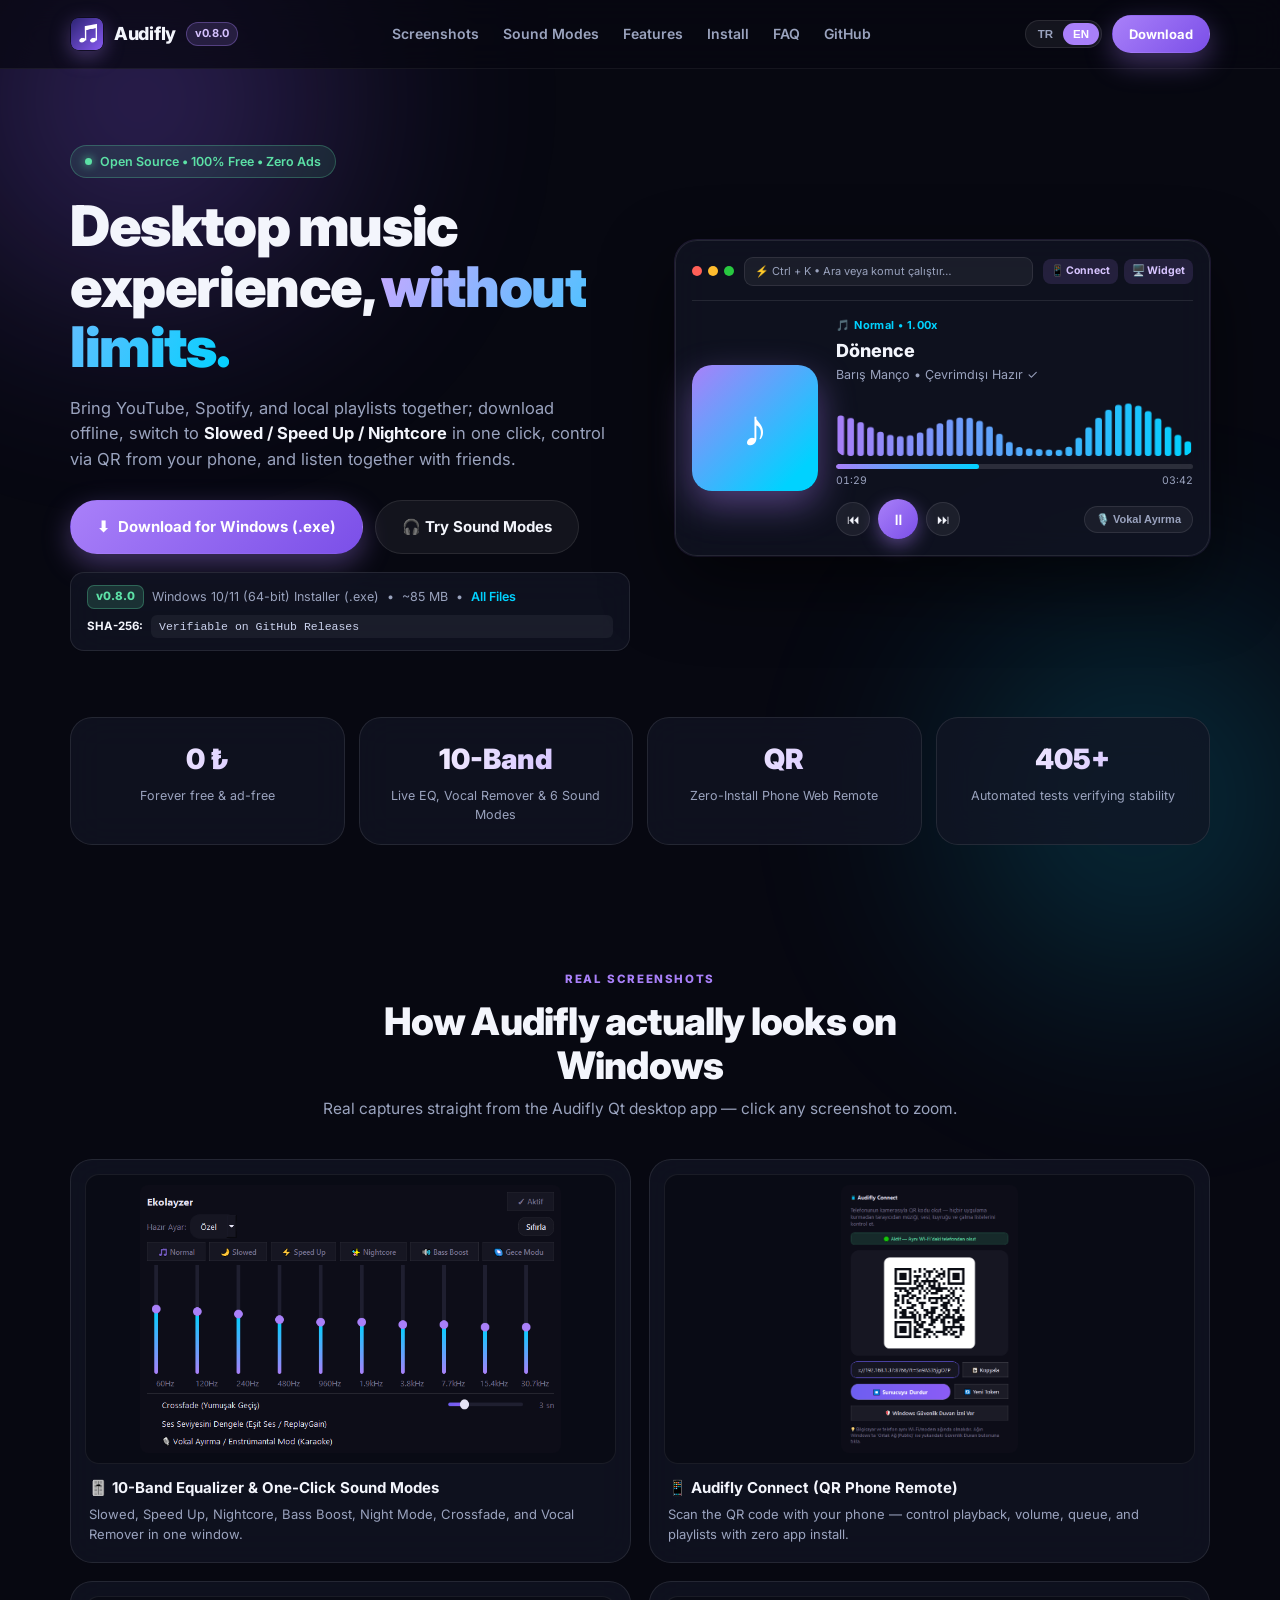
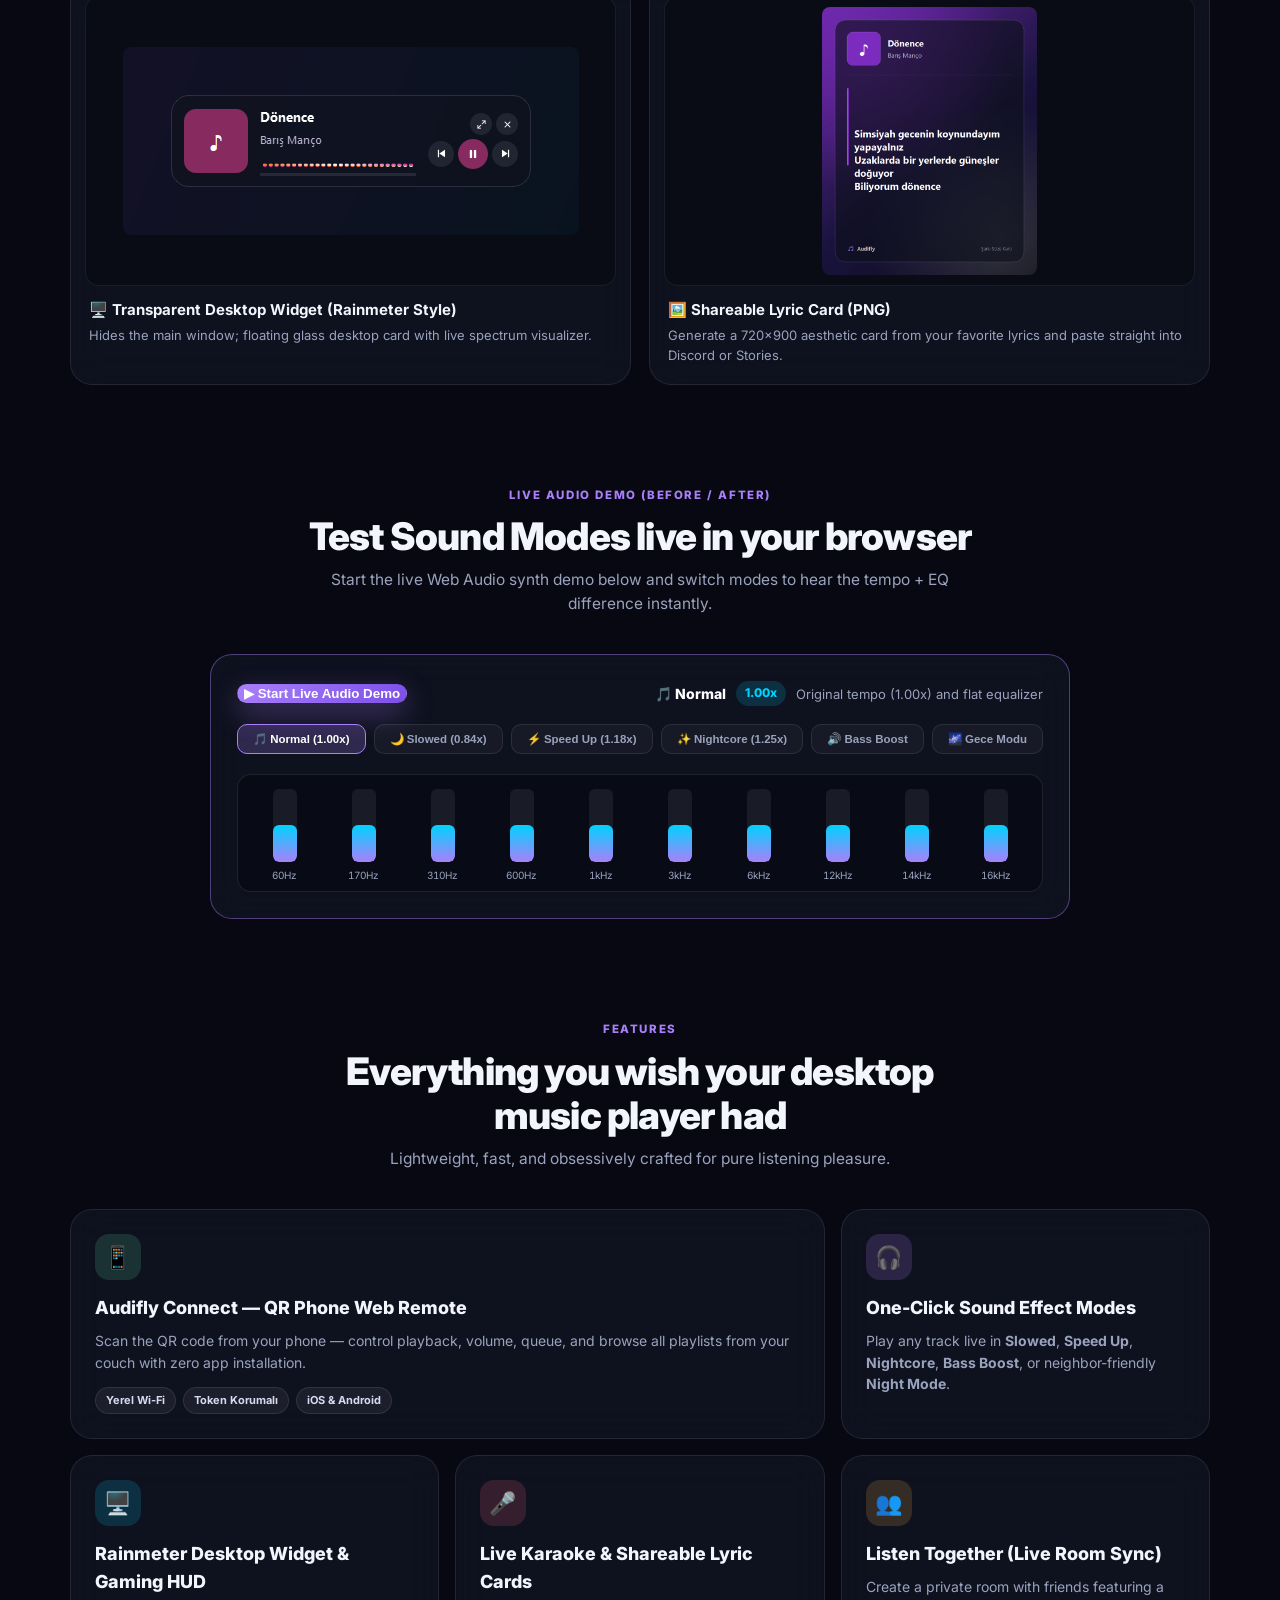
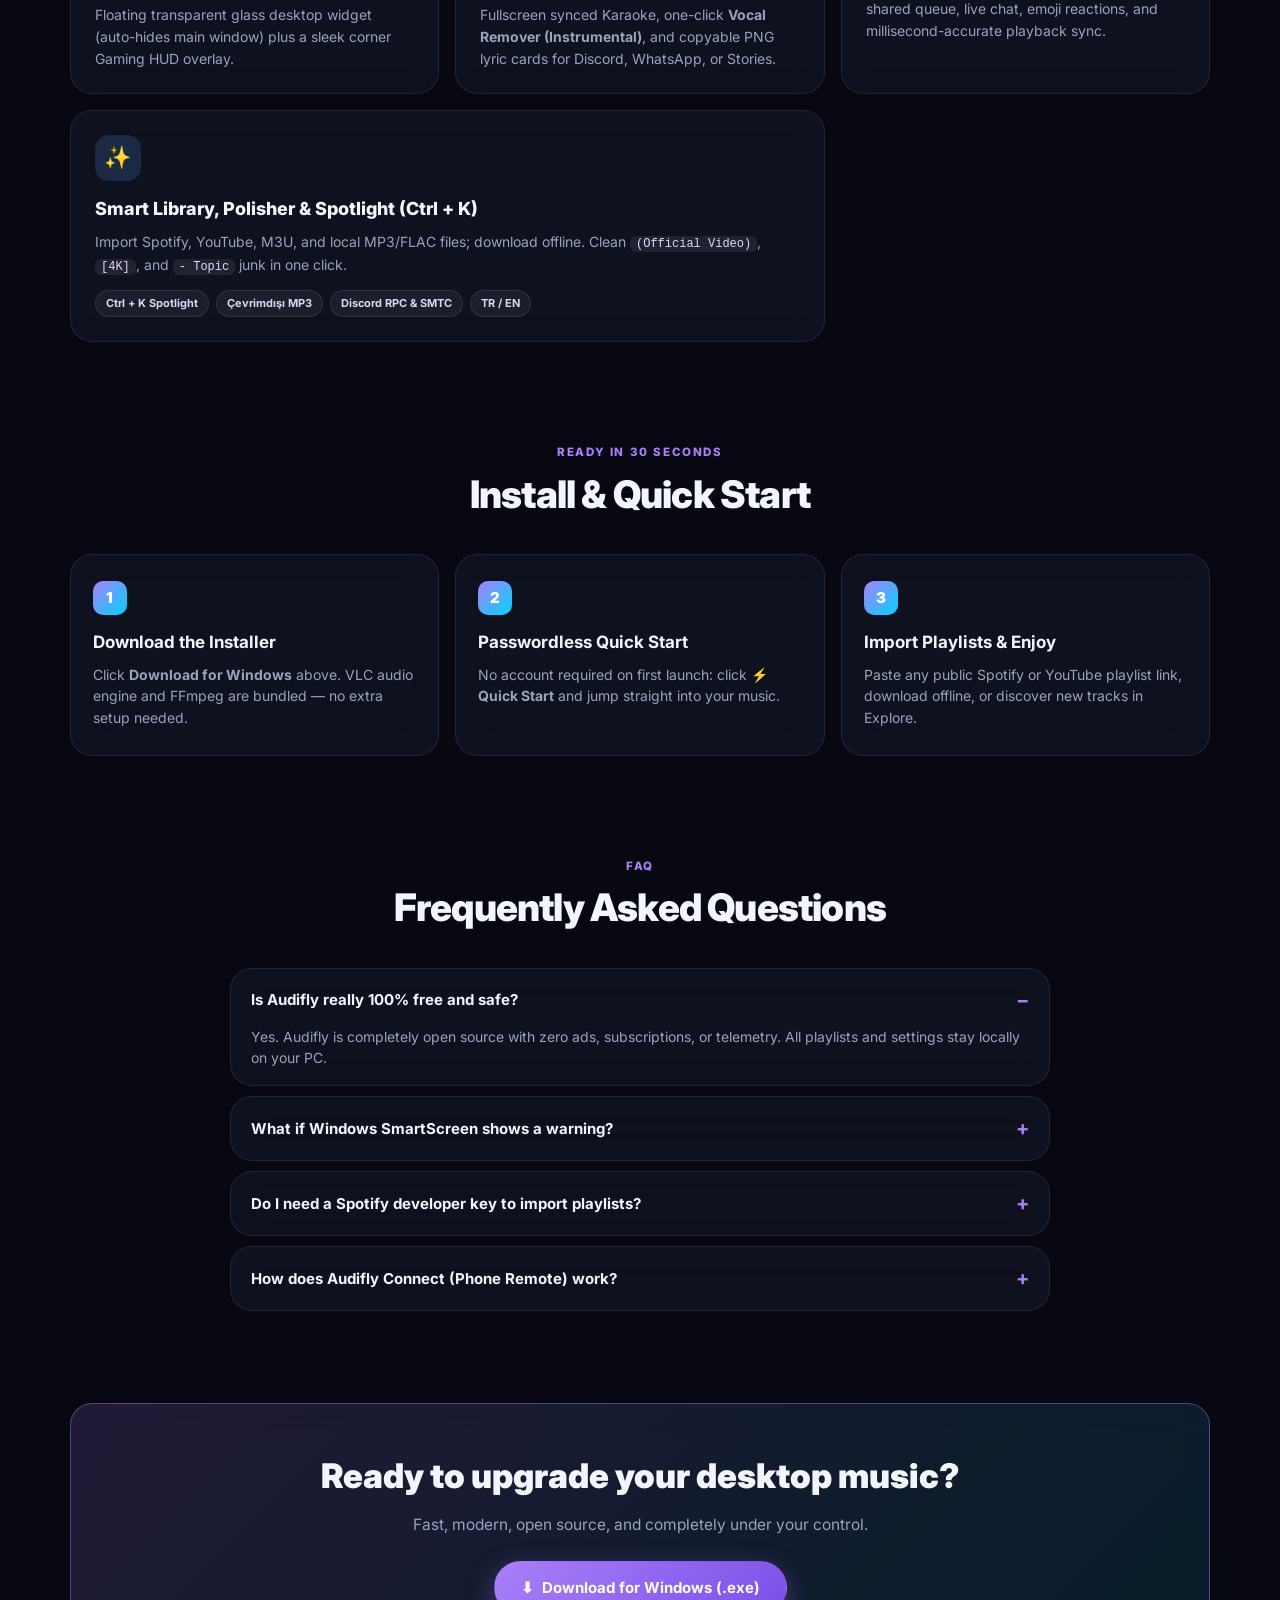
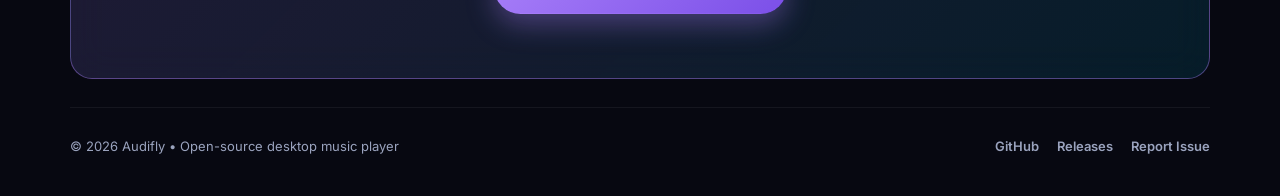
==== commit 510c75ef: "fix(web): bust browser CSS/JS cache (?v=0.8.1) and cap screenshot gallery frame height" ====
--- a/docs/index.html
+++ b/docs/index.html
@@ -29,7 +29,7 @@
   <link rel="preconnect" href="https://fonts.googleapis.com">
   <link rel="preconnect" href="https://fonts.gstatic.com" crossorigin>
   <link href="https://fonts.googleapis.com/css2?family=Inter:wght@400;500;600;700;800;900&display=swap" rel="stylesheet">
-  <link rel="stylesheet" href="style.css">
+  <link rel="stylesheet" href="style.css?v=0.8.1">
 </head>
 <body>
   <div class="aura aura-1" aria-hidden="true"></div>
@@ -371,6 +371,6 @@
     <img id="lbImg" alt="Büyütülmüş ekran görüntüsü">
   </div>
 
-  <script src="app.js"></script>
+  <script src="app.js?v=0.8.1"></script>
 </body>
 </html>
--- a/docs/style.css
+++ b/docs/style.css
@@ -197,15 +197,19 @@
   overflow: hidden;
   background: #090b15;
   border: 1px solid rgba(255,255,255,0.07);
-  aspect-ratio: 16 / 10;
+  height: 290px;
+  padding: 10px;
   display: flex;
   align-items: center;
   justify-content: center;
 }
 .shot-img-wrap img {
-  width: 100%;
-  height: 100%;
+  max-width: 100%;
+  max-height: 100%;
+  width: auto;
+  height: auto;
   object-fit: contain;
+  border-radius: 8px;
   display: block;
 }
 .shot-card figcaption { display: flex; flex-direction: column; gap: 4px; padding: 0 4px 4px; }
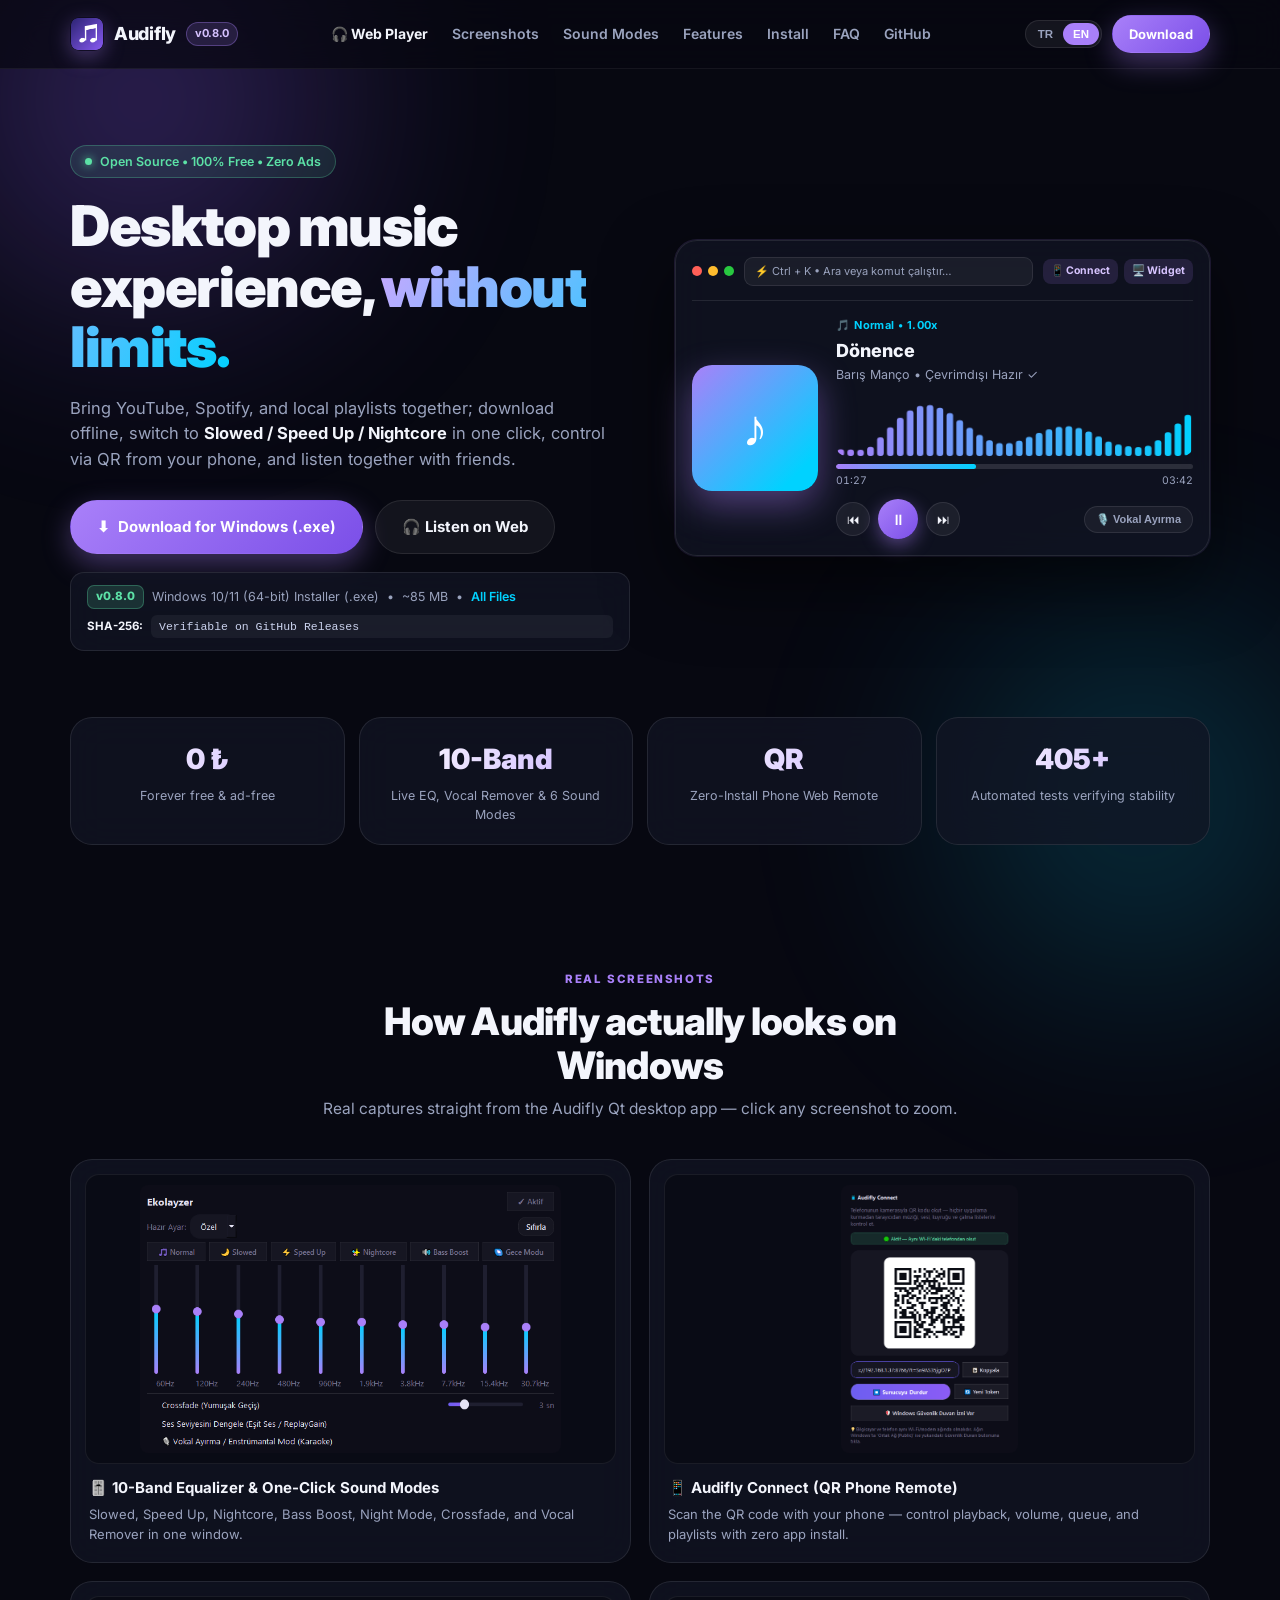
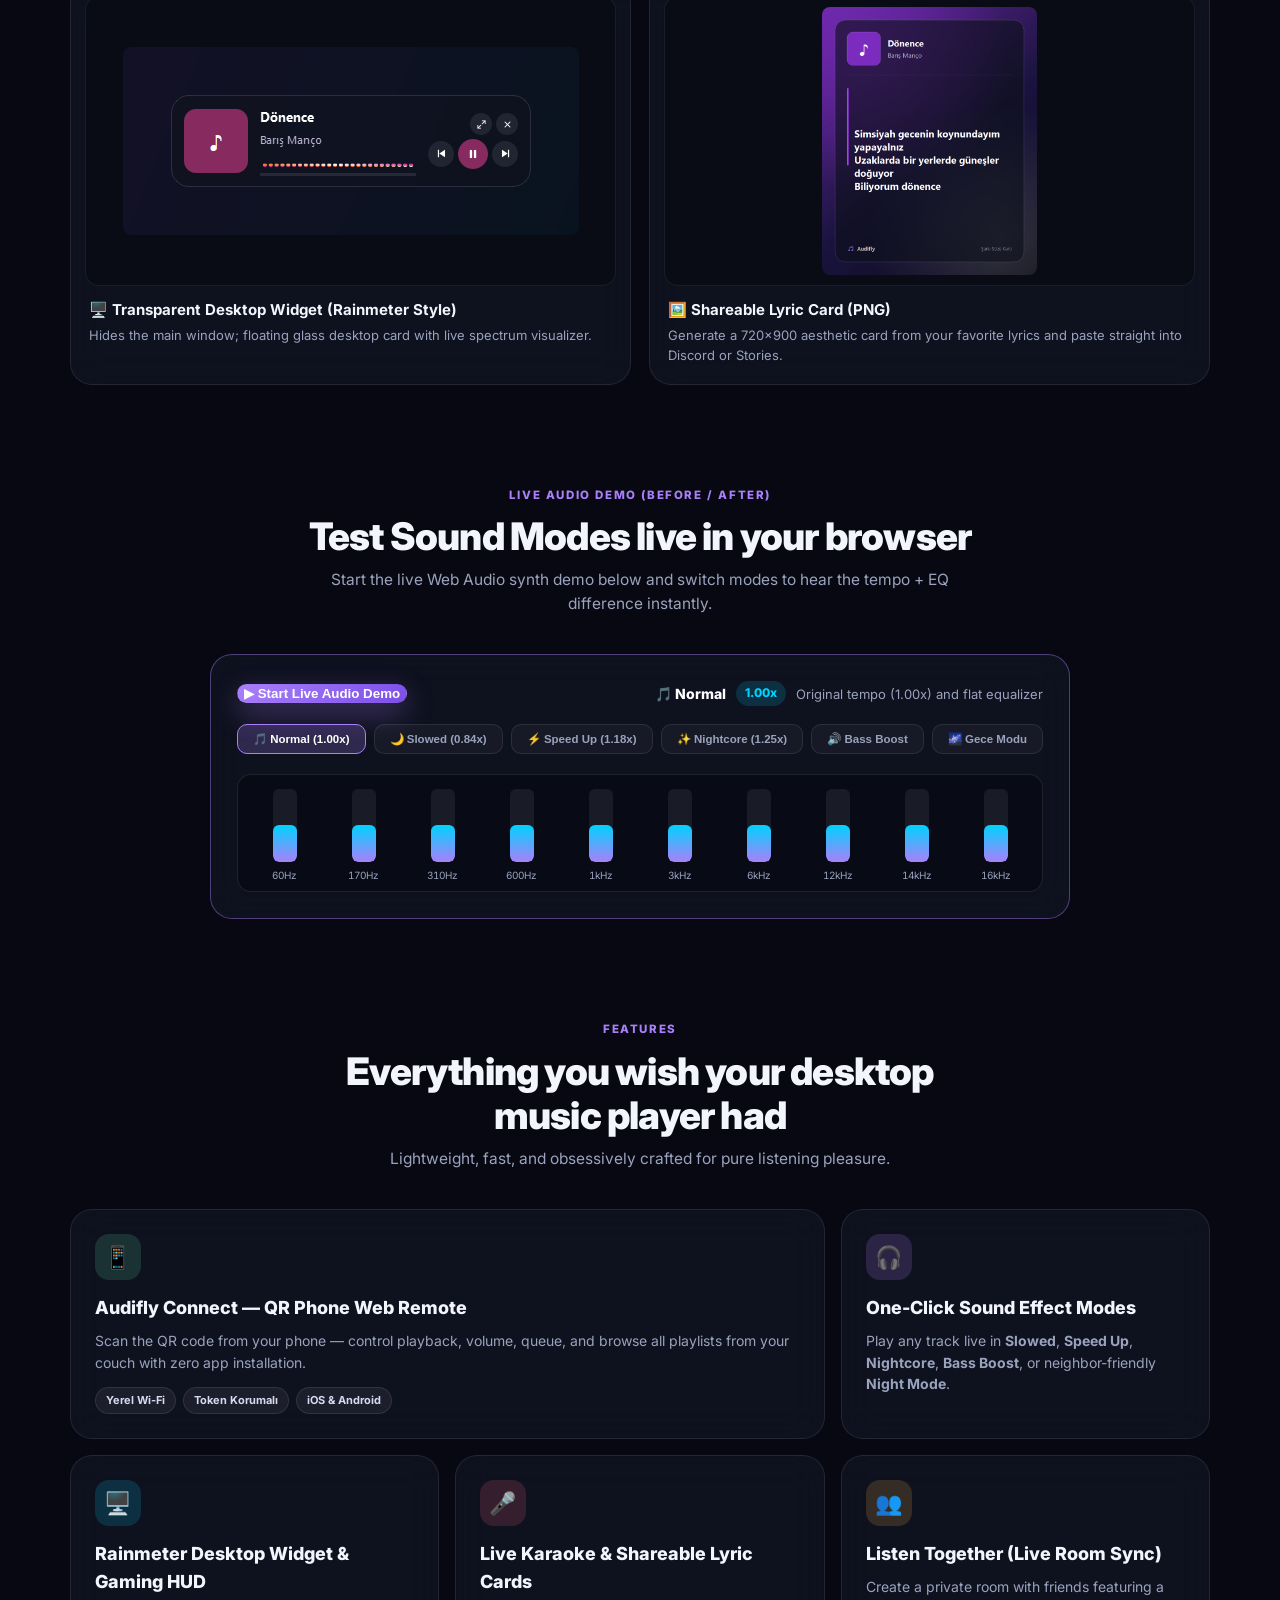
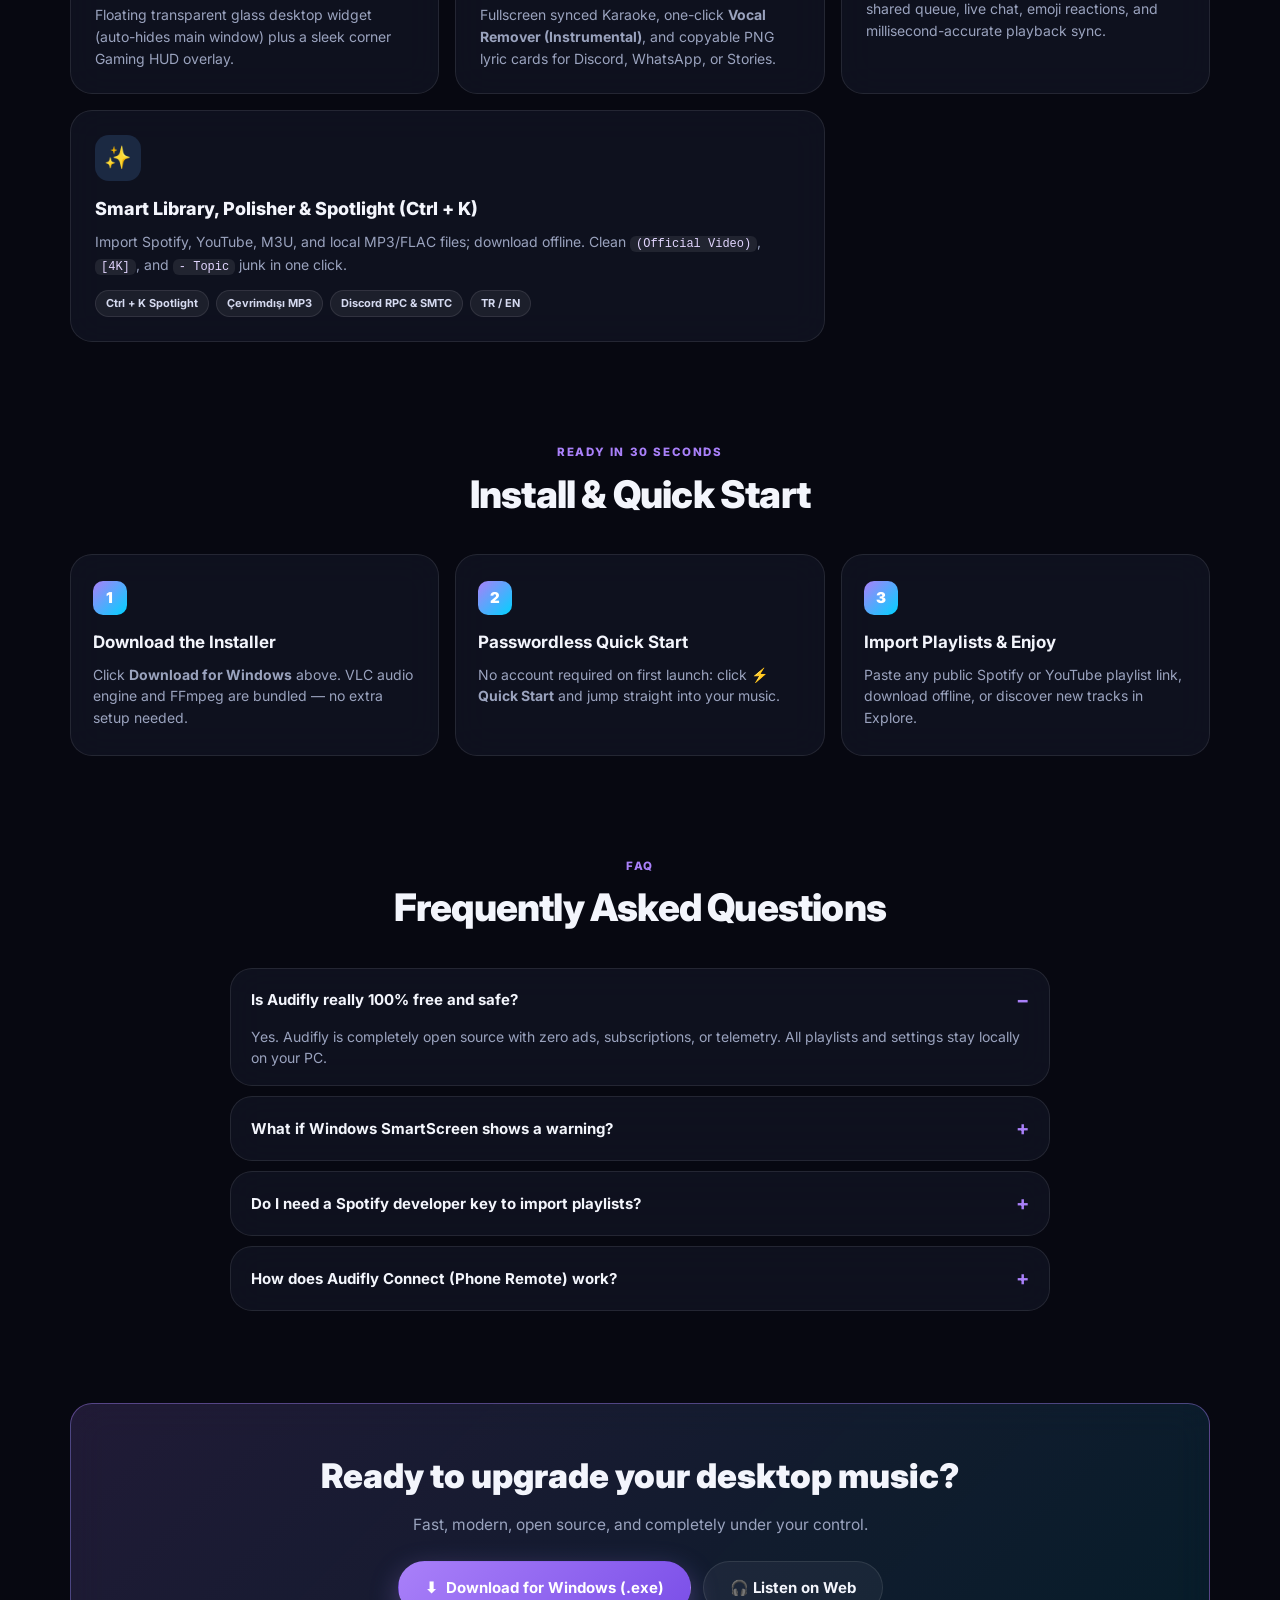
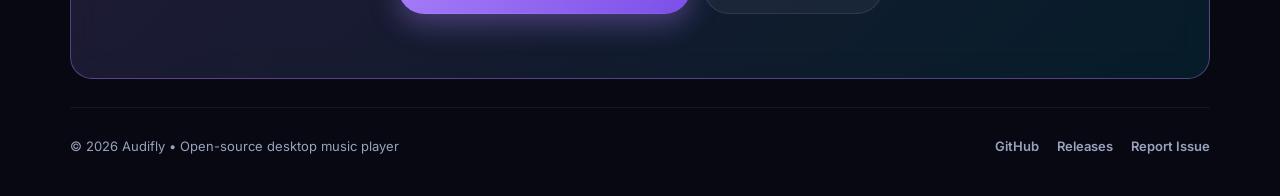
==== commit c1c371a1: "feat(web): add Audifly Web Player (YouTube, Live Radio & Local Audio + Sound Modes)" ====
--- a/docs/index.html
+++ b/docs/index.html
@@ -44,6 +44,7 @@
         <span class="ver-pill" id="navVersion">v0.8.0</span>
       </a>
       <div class="nav-links">
+        <a href="player.html" data-i18n="nav_web_player" style="color:var(--accent-2);font-weight:700;">🎧 Web Player</a>
         <a href="#screenshots" data-i18n="nav_screens">Ekran Görüntüleri</a>
         <a href="#modes" data-i18n="nav_modes">Ses Modları</a>
         <a href="#features" data-i18n="nav_features">Özellikler</a>
@@ -79,8 +80,8 @@
             <span class="dl-icon">⬇</span>
             <span data-i18n="btn_download_win">Windows için İndir (.exe)</span>
           </a>
-          <a class="btn btn-ghost btn-lg" href="#modes" data-i18n="btn_try_audio">
-            🎧 Ses Modlarını Dene
+          <a class="btn btn-ghost btn-lg" href="player.html" data-i18n="btn_web_player">
+            🎧 Web'de Dinle
           </a>
         </div>
 
@@ -351,6 +352,9 @@
             <span>⬇</span>
             <span data-i18n="btn_download_win">Windows için İndir (.exe)</span>
           </a>
+          <a class="btn btn-ghost btn-lg" href="player.html" data-i18n="btn_web_player">
+            🎧 Web'de Dinle
+          </a>
         </div>
       </div>
     </section>
@@ -371,6 +375,6 @@
     <img id="lbImg" alt="Büyütülmüş ekran görüntüsü">
   </div>
 
-  <script src="app.js?v=0.8.1"></script>
+  <script src="app.js?v=0.8.2"></script>
 </body>
 </html>
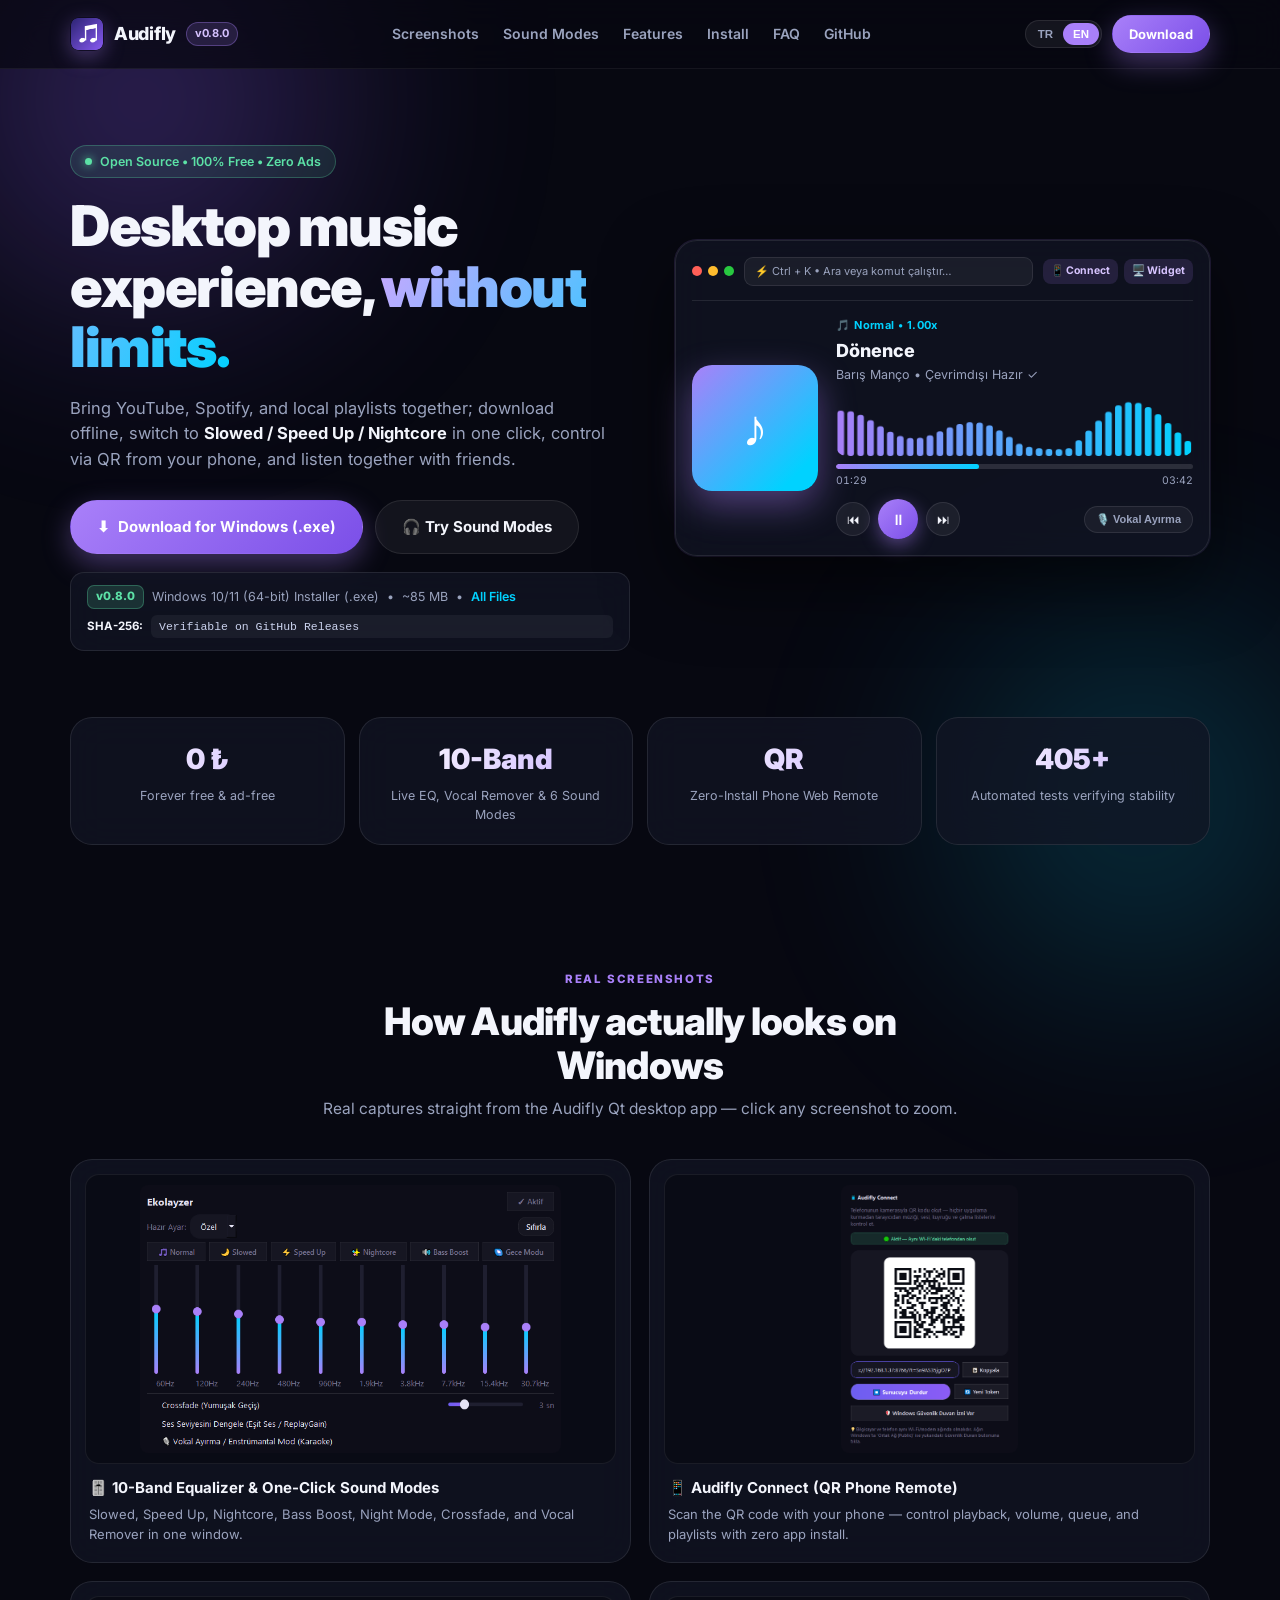
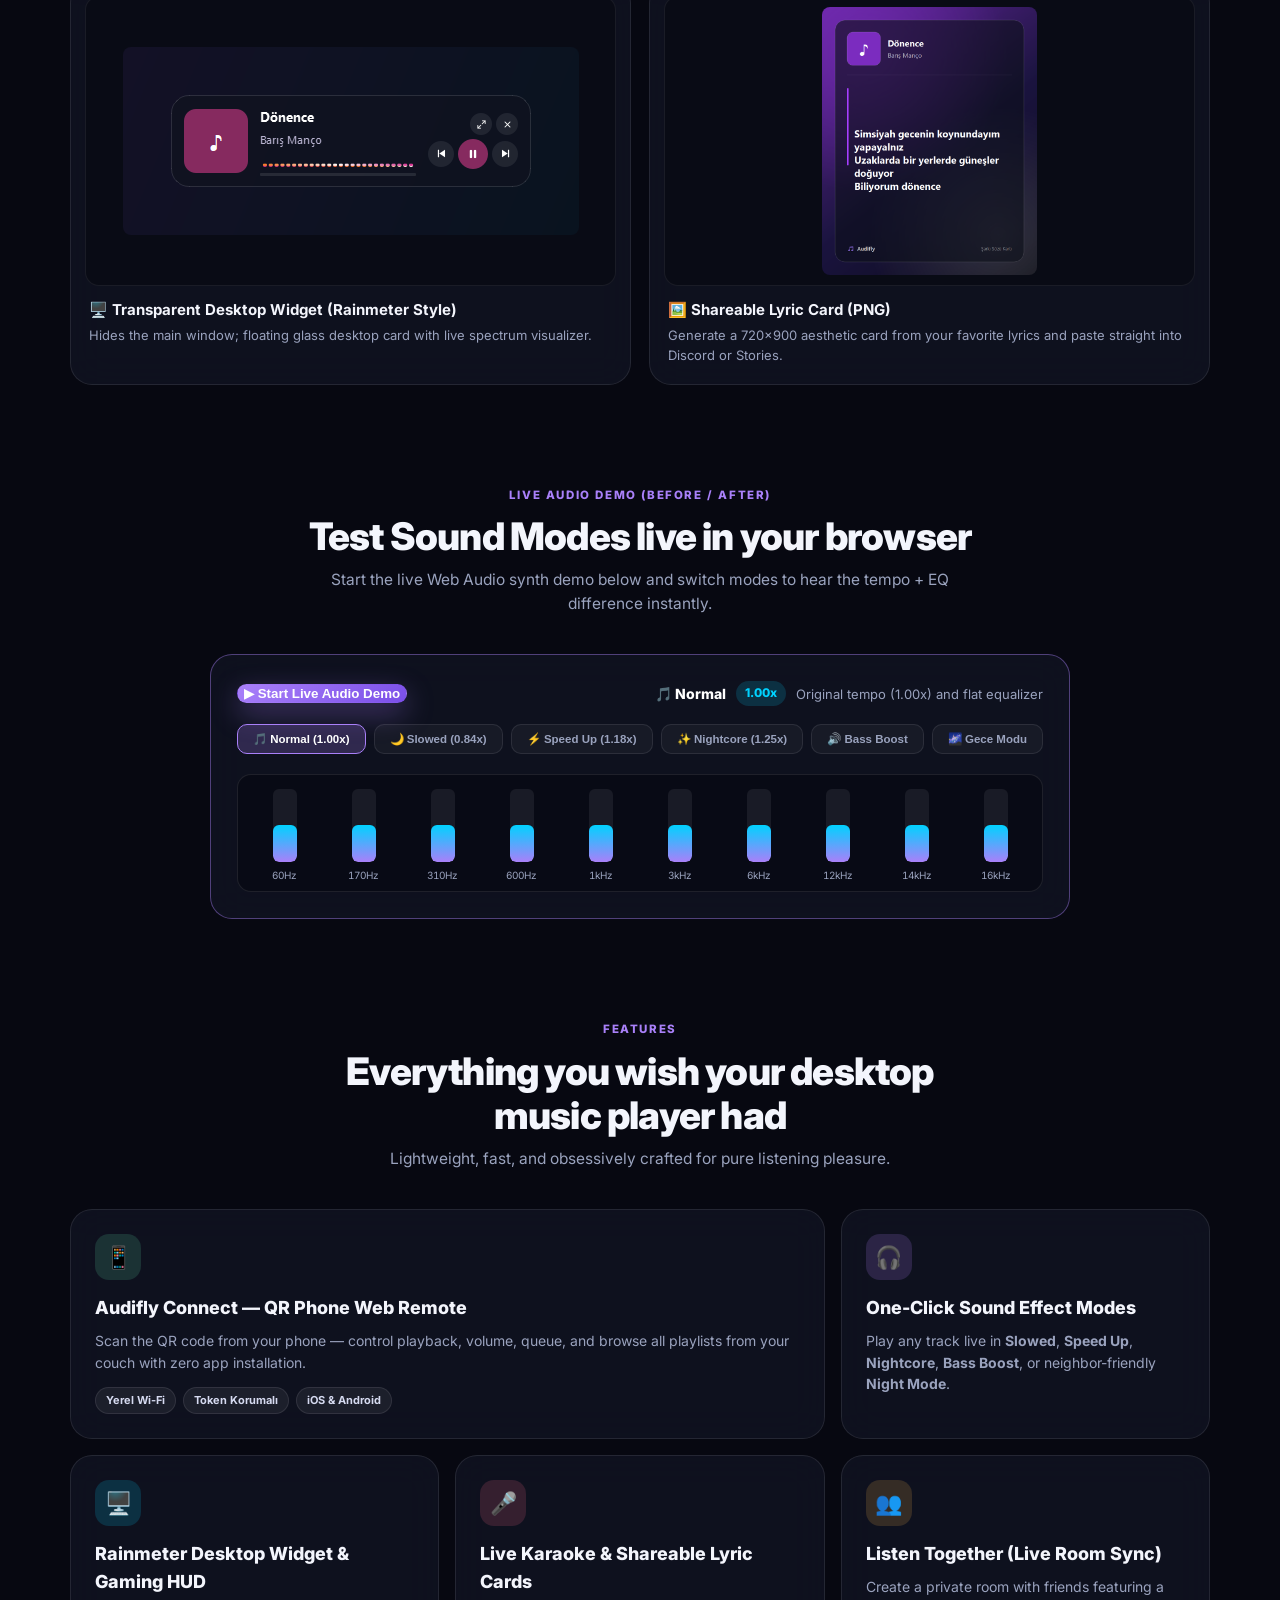
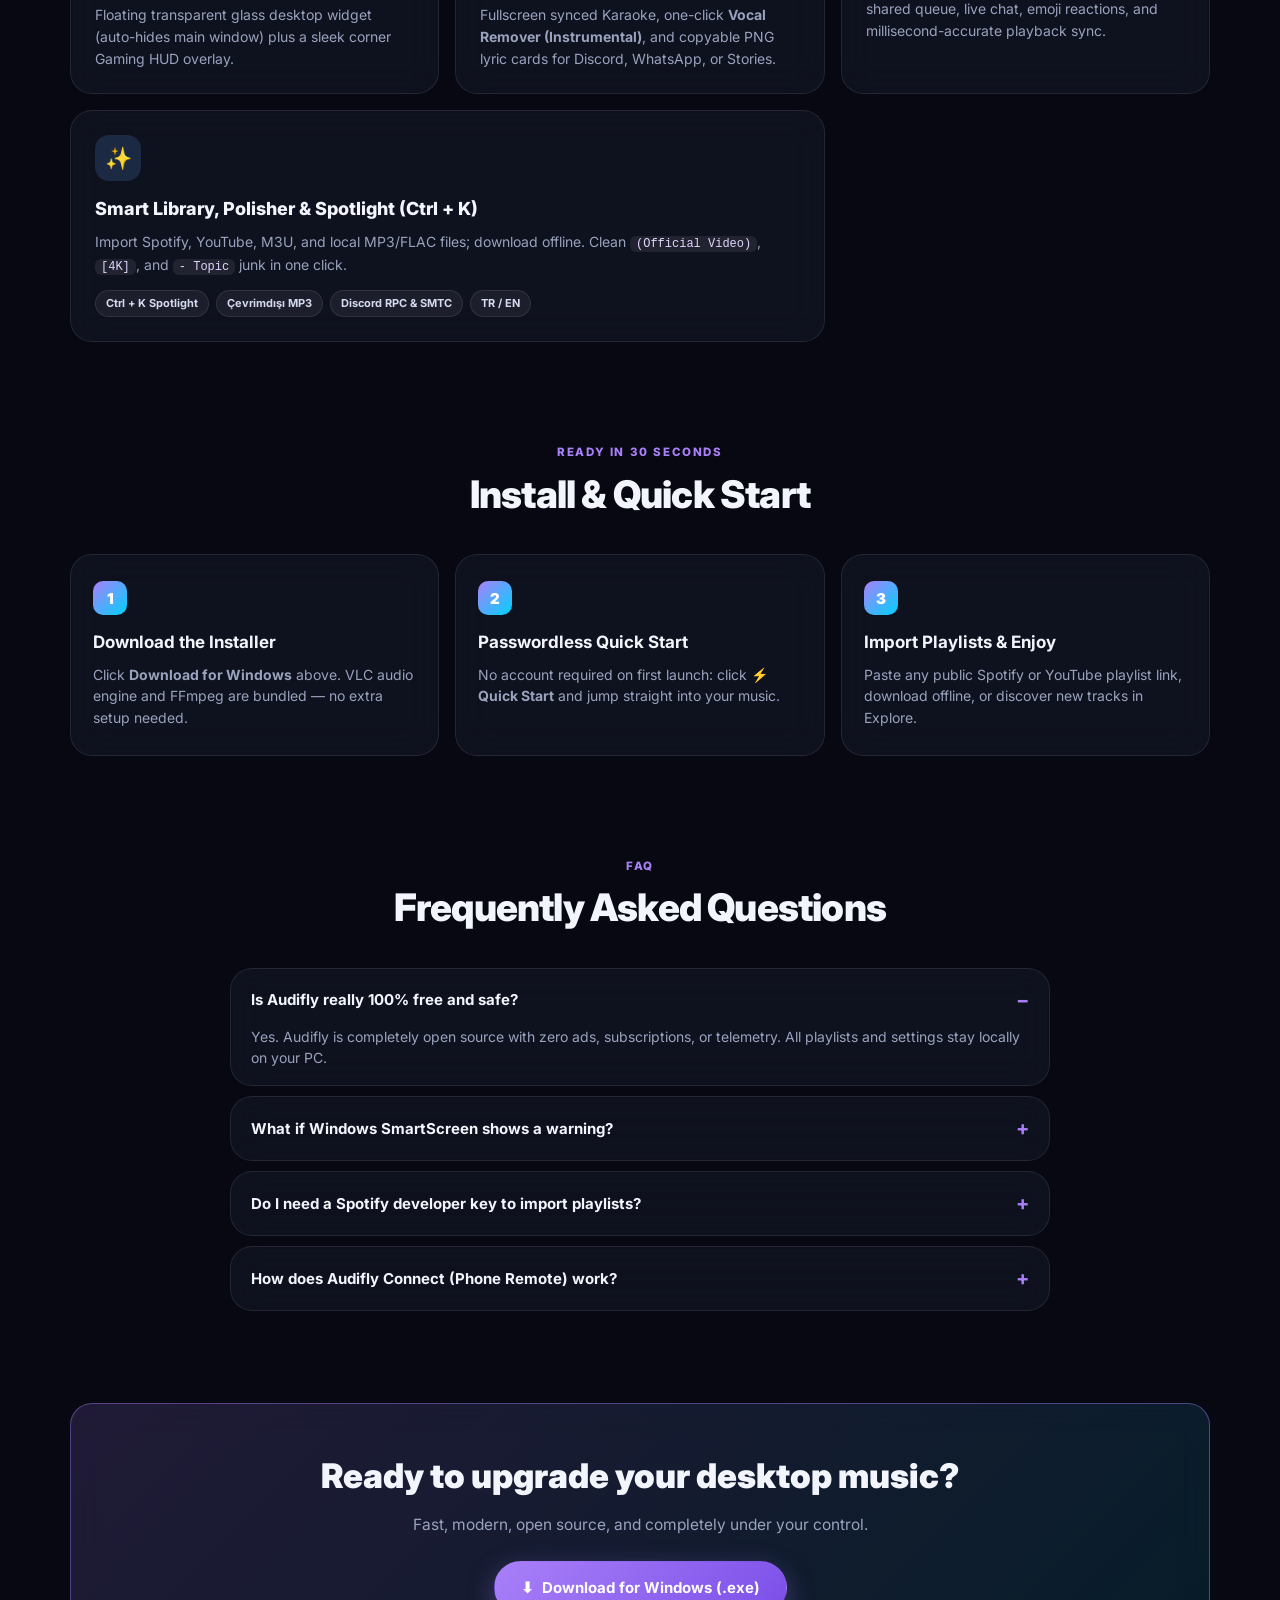
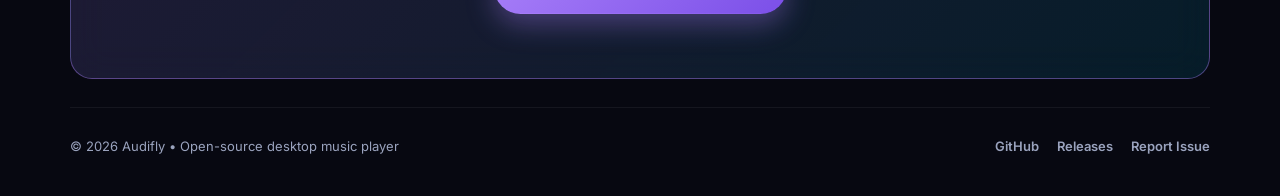
==== commit 1f3917e4: "revert(web): remove Audifly Web Player and restore landing page CTAs" ====
--- a/docs/index.html
+++ b/docs/index.html
@@ -44,7 +44,6 @@
         <span class="ver-pill" id="navVersion">v0.8.0</span>
       </a>
       <div class="nav-links">
-        <a href="player.html" data-i18n="nav_web_player" style="color:var(--accent-2);font-weight:700;">🎧 Web Player</a>
         <a href="#screenshots" data-i18n="nav_screens">Ekran Görüntüleri</a>
         <a href="#modes" data-i18n="nav_modes">Ses Modları</a>
         <a href="#features" data-i18n="nav_features">Özellikler</a>
@@ -80,8 +79,8 @@
             <span class="dl-icon">⬇</span>
             <span data-i18n="btn_download_win">Windows için İndir (.exe)</span>
           </a>
-          <a class="btn btn-ghost btn-lg" href="player.html" data-i18n="btn_web_player">
-            🎧 Web'de Dinle
+          <a class="btn btn-ghost btn-lg" href="#modes" data-i18n="btn_try_audio">
+            🎧 Ses Modlarını Dene
           </a>
         </div>
 
@@ -352,9 +351,6 @@
             <span>⬇</span>
             <span data-i18n="btn_download_win">Windows için İndir (.exe)</span>
           </a>
-          <a class="btn btn-ghost btn-lg" href="player.html" data-i18n="btn_web_player">
-            🎧 Web'de Dinle
-          </a>
         </div>
       </div>
     </section>
@@ -375,6 +371,6 @@
     <img id="lbImg" alt="Büyütülmüş ekran görüntüsü">
   </div>
 
-  <script src="app.js?v=0.8.2"></script>
+  <script src="app.js?v=0.8.1"></script>
 </body>
 </html>
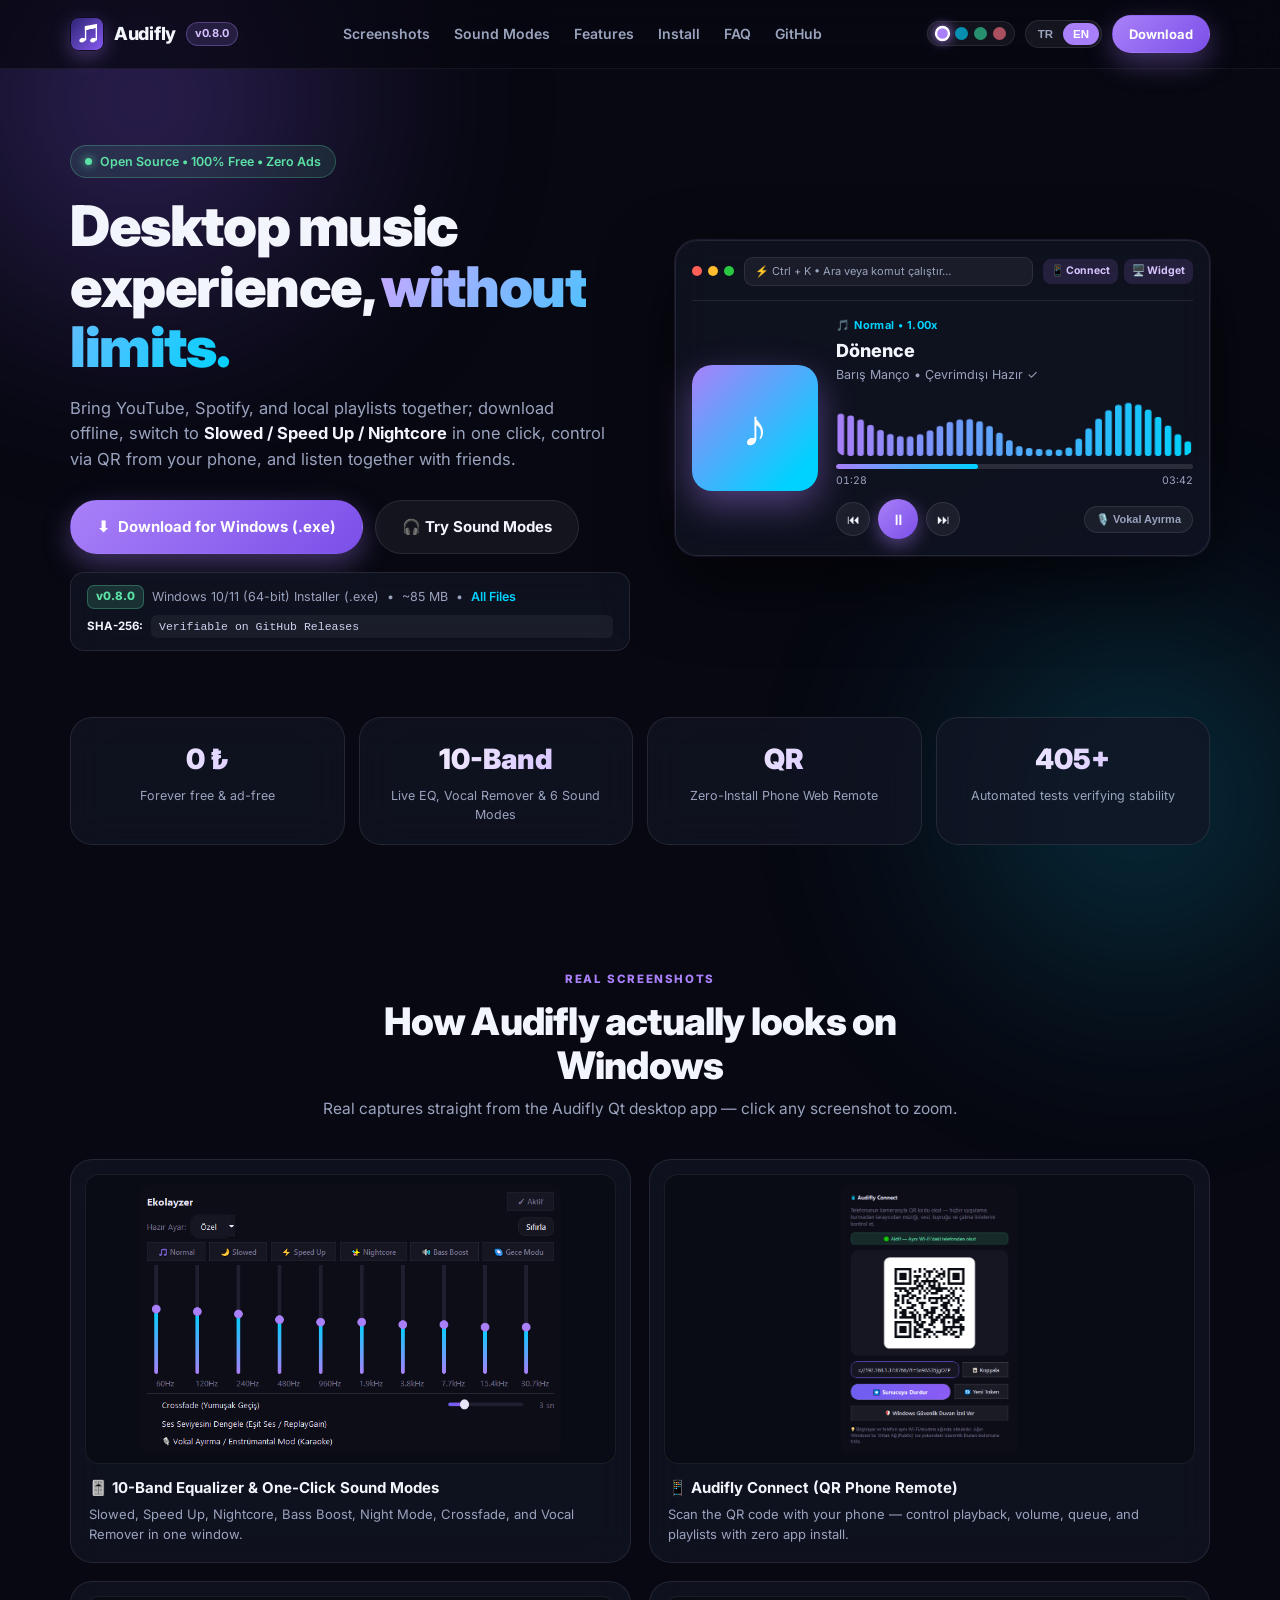
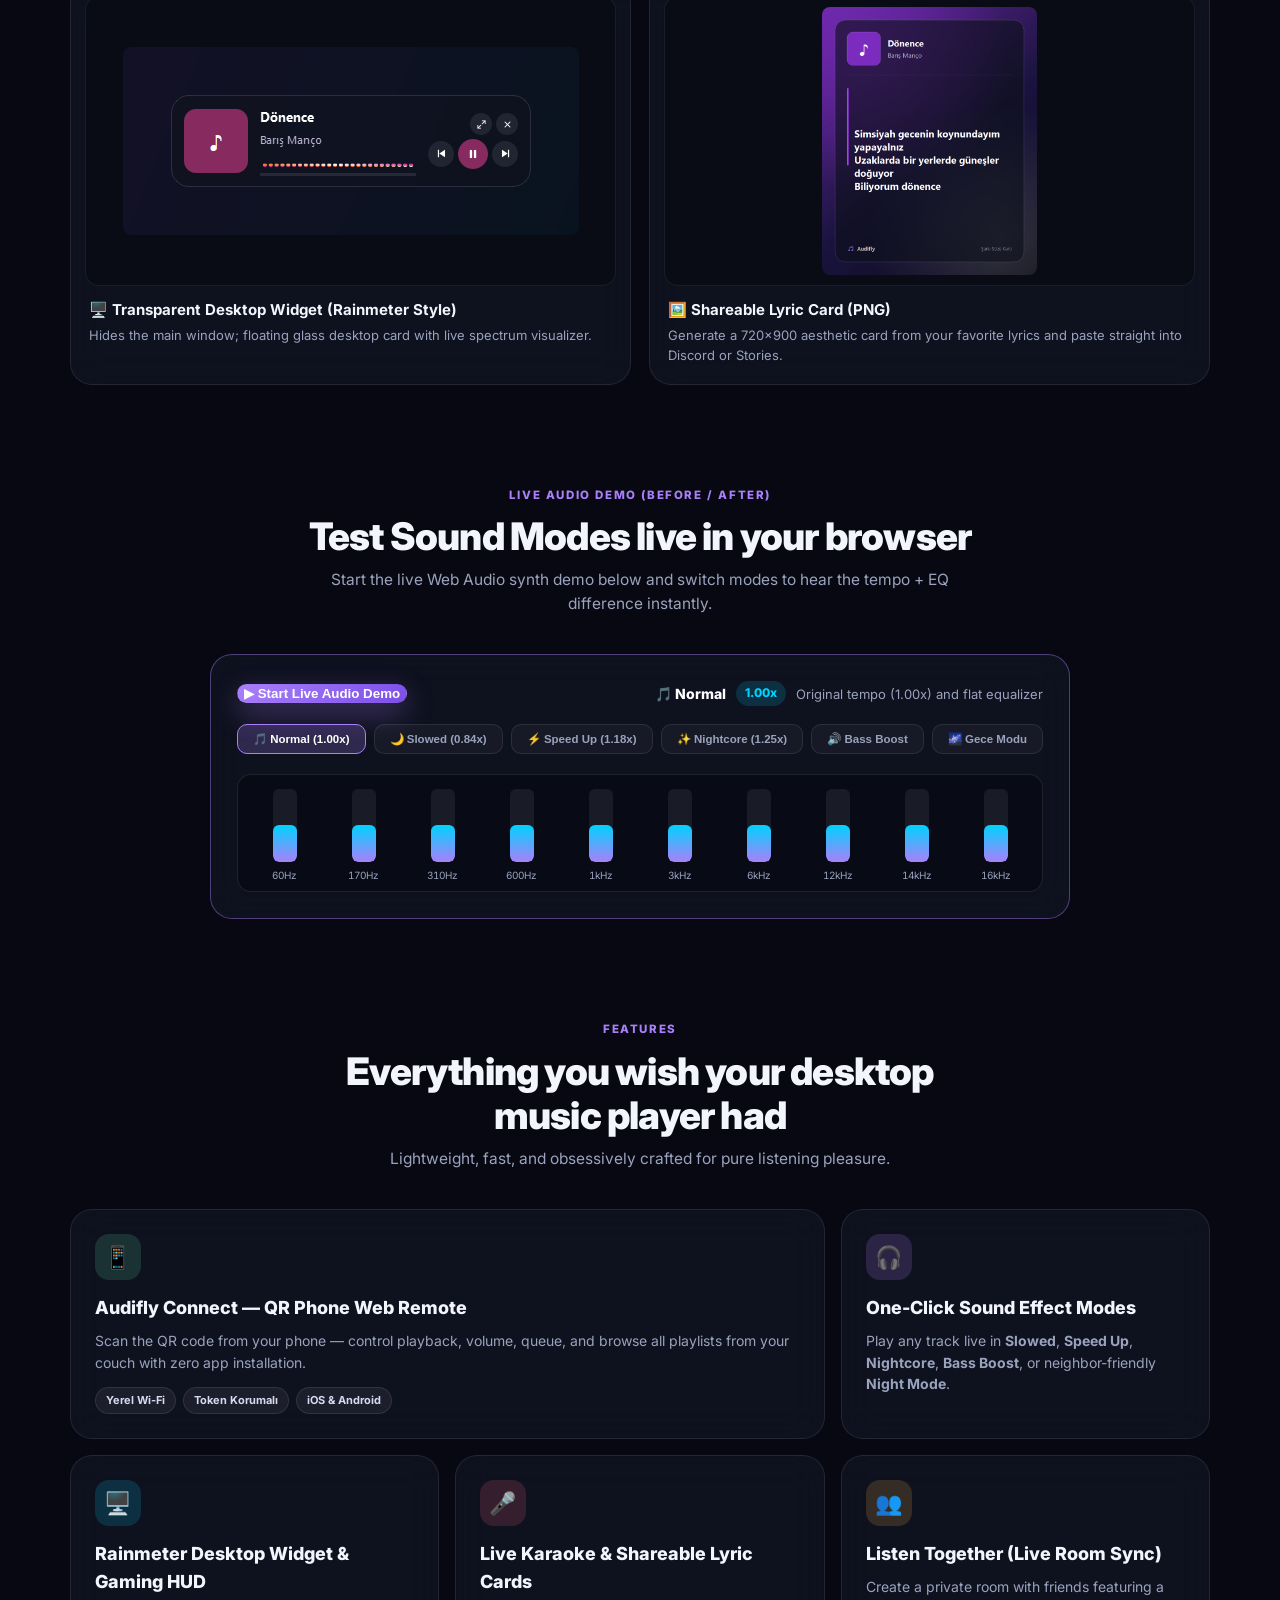
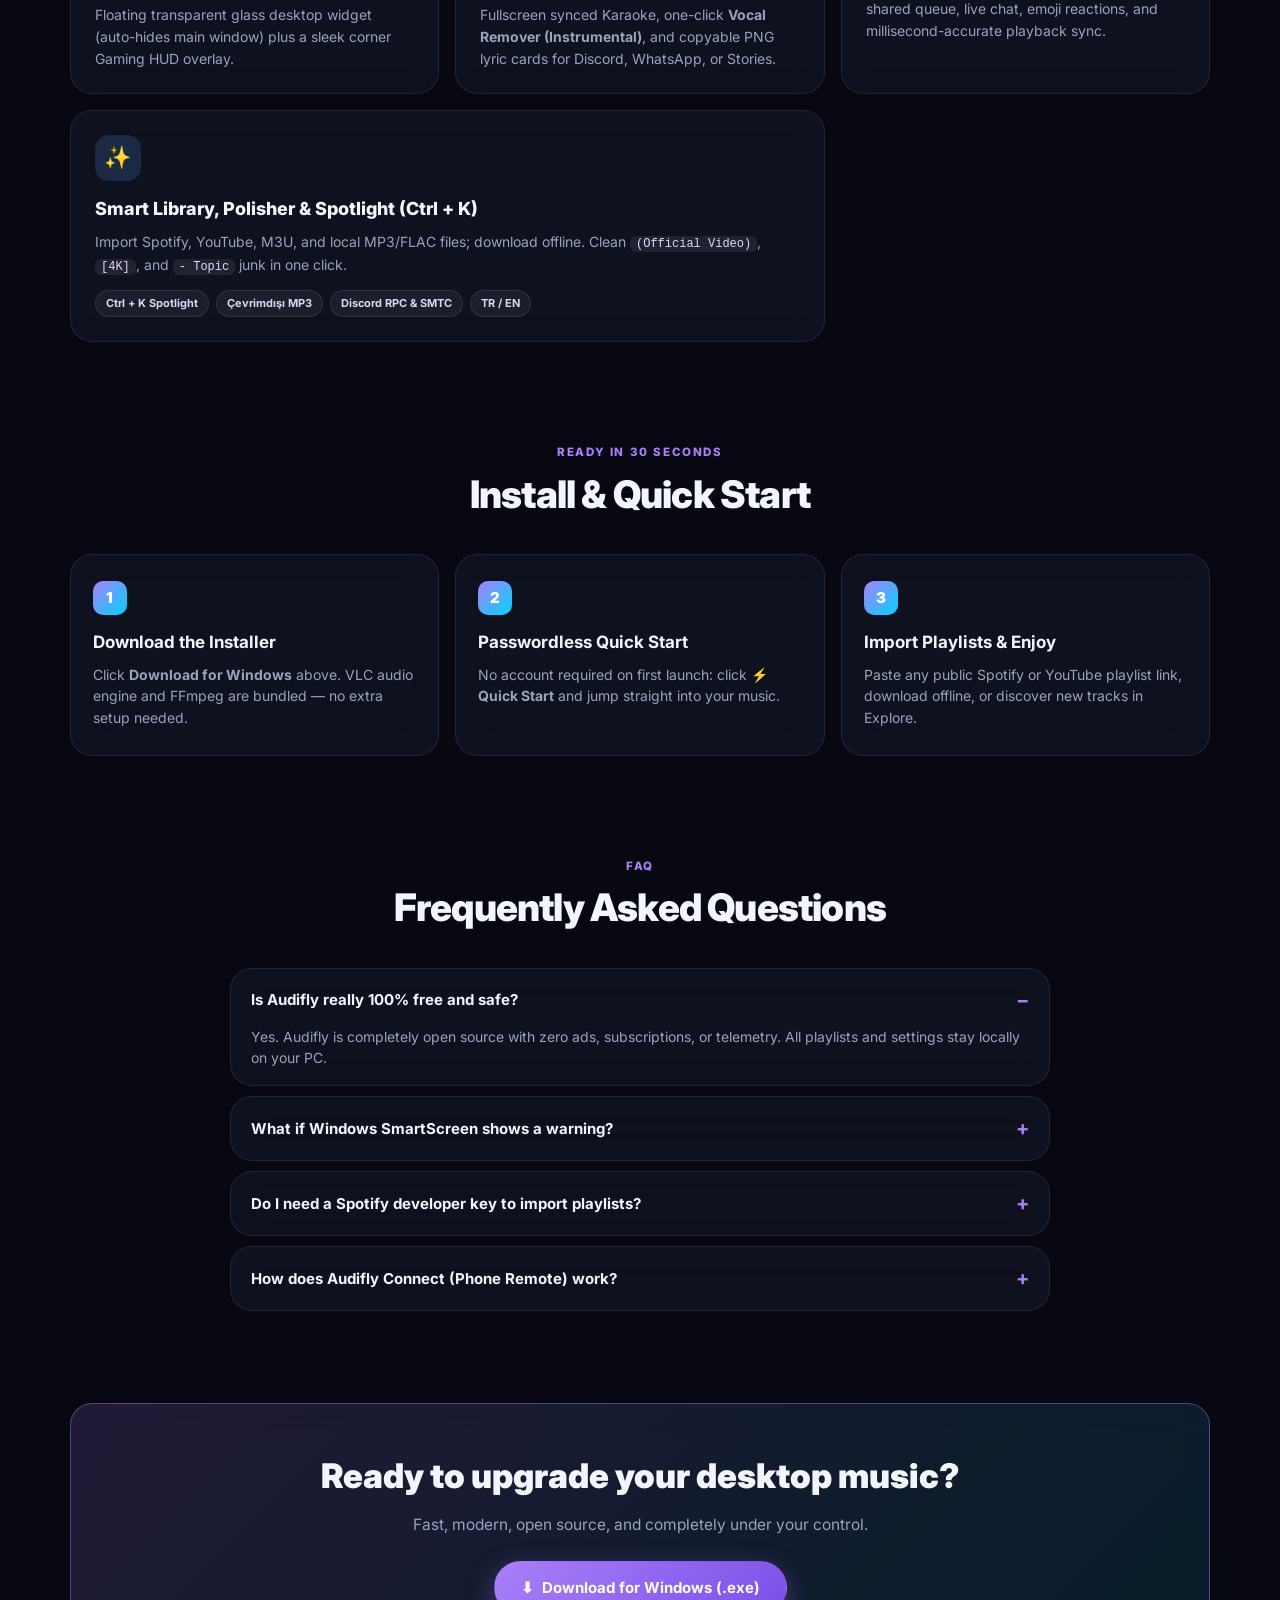
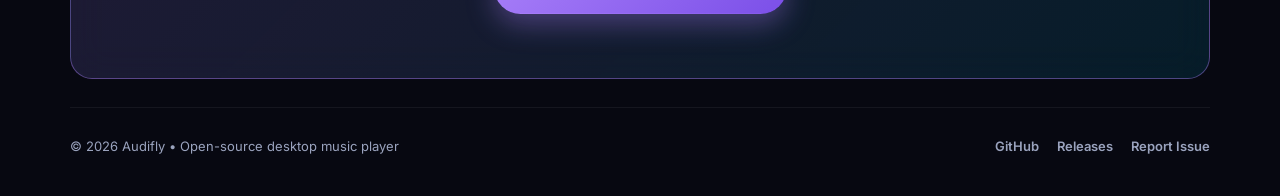
==== commit 26e5e27b: "feat(web): add live theme switcher, mobile menu, scroll reveal animations & scroll progress" ====
--- a/docs/index.html
+++ b/docs/index.html
@@ -29,9 +29,10 @@
   <link rel="preconnect" href="https://fonts.googleapis.com">
   <link rel="preconnect" href="https://fonts.gstatic.com" crossorigin>
   <link href="https://fonts.googleapis.com/css2?family=Inter:wght@400;500;600;700;800;900&display=swap" rel="stylesheet">
-  <link rel="stylesheet" href="style.css?v=0.8.1">
+  <link rel="stylesheet" href="style.css?v=0.8.2">
 </head>
 <body>
+  <div class="scroll-progress" id="scrollProgress" aria-hidden="true"></div>
   <div class="aura aura-1" aria-hidden="true"></div>
   <div class="aura aura-2" aria-hidden="true"></div>
 
@@ -52,13 +53,28 @@
         <a href="https://github.com/mustie38/audifly" target="_blank" rel="noopener">GitHub</a>
       </div>
       <div class="nav-actions">
+        <div class="theme-dots" role="group" aria-label="Tema Rengi" title="Tema Rengi">
+          <button class="theme-dot active" data-theme="purple" aria-label="Nebula Mor" style="--dot:#a980f9"></button>
+          <button class="theme-dot" data-theme="cyan" aria-label="Okyanus Cyan" style="--dot:#00d2ff"></button>
+          <button class="theme-dot" data-theme="emerald" aria-label="Zümrüt Yeşil" style="--dot:#34d399"></button>
+          <button class="theme-dot" data-theme="sunset" aria-label="Gün Batımı" style="--dot:#fb7185"></button>
+        </div>
         <div class="lang-switch" role="group" aria-label="Language">
           <button class="lang-opt active" id="langTR" data-lang="tr">TR</button>
           <button class="lang-opt" id="langEN" data-lang="en">EN</button>
         </div>
         <a class="btn btn-primary btn-sm" id="navDownload" href="https://github.com/mustie38/audifly/releases/latest" target="_blank" rel="noopener" data-i18n="btn_download_short">İndir</a>
+        <button class="menu-toggle" id="menuToggle" aria-label="Menü" aria-expanded="false">☰</button>
       </div>
     </nav>
+    <div class="mobile-menu" id="mobileMenu" hidden>
+      <a href="#screenshots" data-i18n="nav_screens">Ekran Görüntüleri</a>
+      <a href="#modes" data-i18n="nav_modes">Ses Modları</a>
+      <a href="#features" data-i18n="nav_features">Özellikler</a>
+      <a href="#install" data-i18n="nav_install">Kurulum</a>
+      <a href="#faq" data-i18n="nav_faq">SSS</a>
+      <a href="https://github.com/mustie38/audifly" target="_blank" rel="noopener">GitHub</a>
+    </div>
   </header>
 
   <main id="top">
@@ -371,6 +387,9 @@
     <img id="lbImg" alt="Büyütülmüş ekran görüntüsü">
   </div>
 
-  <script src="app.js?v=0.8.1"></script>
+  <!-- BACK TO TOP -->
+  <button class="back-to-top" id="backToTop" aria-label="Yukarı çık" title="Yukarı çık">↑</button>
+
+  <script src="app.js?v=0.8.2"></script>
 </body>
 </html>
--- a/docs/style.css
+++ b/docs/style.css
@@ -10,6 +10,8 @@
   --accent-dark: #7b4fe8;
   --cyan: #00d2ff;
   --green: #5ce1a6;
+  --aura-1: #8b5cf6;
+  --aura-2: #00d2ff;
   --radius: 22px;
 }
 
@@ -37,13 +39,15 @@
 .aura-1 {
   width: 560px; height: 560px;
   top: -180px; left: -140px;
-  background: radial-gradient(circle, #8b5cf6, transparent 70%);
+  background: radial-gradient(circle, var(--aura-1), transparent 70%);
+  transition: background .45s ease;
 }
 .aura-2 {
   width: 520px; height: 520px;
   bottom: -160px; right: -120px;
-  background: radial-gradient(circle, #00d2ff, transparent 70%);
+  background: radial-gradient(circle, var(--aura-2), transparent 70%);
   opacity: 0.28;
+  transition: background .45s ease;
 }
 
 .container {
@@ -770,6 +774,134 @@
 .footer-links a { color: var(--muted); text-decoration: none; font-weight: 600; }
 .footer-links a:hover { color: var(--text); }
 
+/* Scroll progress bar */
+.scroll-progress {
+  position: fixed;
+  top: 0;
+  left: 0;
+  height: 2.5px;
+  width: 0%;
+  z-index: 60;
+  background: linear-gradient(90deg, var(--accent), var(--cyan));
+  box-shadow: 0 0 10px var(--accent);
+  pointer-events: none;
+  transition: width 0.08s linear;
+}
+
+/* Theme switcher dots */
+.theme-dots {
+  display: inline-flex;
+  align-items: center;
+  gap: 6px;
+  padding: 5px 8px;
+  border-radius: 999px;
+  background: rgba(255, 255, 255, 0.05);
+  border: 1px solid var(--border);
+}
+.theme-dot {
+  width: 13px;
+  height: 13px;
+  border-radius: 50%;
+  border: 2px solid transparent;
+  background: var(--dot);
+  padding: 0;
+  cursor: pointer;
+  opacity: 0.65;
+  transition: transform .16s ease, opacity .16s ease, box-shadow .16s ease;
+}
+.theme-dot:hover { opacity: 1; transform: scale(1.18); }
+.theme-dot.active {
+  opacity: 1;
+  transform: scale(1.18);
+  border-color: #fff;
+  box-shadow: 0 0 10px var(--dot);
+}
+
+/* Mobile menu button & drawer */
+.menu-toggle {
+  display: none;
+  align-items: center;
+  justify-content: center;
+  width: 36px;
+  height: 36px;
+  border-radius: 10px;
+  border: 1px solid var(--border);
+  background: rgba(255, 255, 255, 0.06);
+  color: var(--text);
+  font-size: 17px;
+  cursor: pointer;
+  transition: border-color .16s, background .16s;
+}
+.menu-toggle:hover { border-color: var(--border-hi); background: rgba(255, 255, 255, 0.11); }
+
+.mobile-menu {
+  display: flex;
+  flex-direction: column;
+  gap: 4px;
+  padding: 10px 20px 16px;
+  background: rgba(10, 12, 24, 0.96);
+  border-top: 1px solid rgba(255, 255, 255, 0.07);
+  backdrop-filter: blur(18px);
+}
+.mobile-menu[hidden] { display: none; }
+.mobile-menu a {
+  color: var(--text);
+  text-decoration: none;
+  font-size: 14.5px;
+  font-weight: 600;
+  padding: 10px 12px;
+  border-radius: 10px;
+  transition: background .15s, color .15s;
+}
+.mobile-menu a:hover { background: rgba(255, 255, 255, 0.07); color: var(--cyan); }
+
+/* Scroll reveal animations */
+.reveal {
+  opacity: 0;
+  transform: translateY(22px);
+  transition: opacity 0.55s cubic-bezier(0.22, 1, 0.36, 1), transform 0.55s cubic-bezier(0.22, 1, 0.36, 1);
+  transition-delay: var(--reveal-delay, 0ms);
+}
+.reveal.in {
+  opacity: 1;
+  transform: translateY(0);
+}
+@media (prefers-reduced-motion: reduce) {
+  .reveal { opacity: 1; transform: none; transition: none; }
+}
+
+/* Back to top button */
+.back-to-top {
+  position: fixed;
+  right: 22px;
+  bottom: 24px;
+  z-index: 45;
+  width: 44px;
+  height: 44px;
+  border-radius: 50%;
+  border: 1px solid var(--border-hi);
+  background: rgba(18, 21, 36, 0.88);
+  backdrop-filter: blur(14px);
+  color: #fff;
+  font-size: 18px;
+  font-weight: 800;
+  cursor: pointer;
+  box-shadow: 0 10px 28px rgba(0, 0, 0, 0.45);
+  opacity: 0;
+  transform: translateY(14px);
+  pointer-events: none;
+  transition: opacity .22s ease, transform .22s ease, background .18s;
+}
+.back-to-top.show {
+  opacity: 1;
+  transform: translateY(0);
+  pointer-events: auto;
+}
+.back-to-top:hover {
+  background: var(--accent);
+  transform: translateY(-2px);
+}
+
 /* Responsive */
 @media (max-width: 960px) {
   .hero { grid-template-columns: 1fr; padding-top: 44px; }
@@ -777,9 +909,13 @@
   .bento, .steps { grid-template-columns: 1fr; }
   .bento-wide { grid-column: span 1; }
   .nav-links { display: none; }
+  .menu-toggle { display: inline-flex; }
 }
 @media (max-width: 520px) {
   .mock-body { flex-direction: column; text-align: center; }
   .mock-controls { justify-content: center; flex-wrap: wrap; }
   .mc-chip { margin-left: 0; }
-}
+  .theme-dots { gap: 4px; padding: 4px 6px; }
+  .theme-dot { width: 11px; height: 11px; }
+  #navDownload { display: none; }
+}
